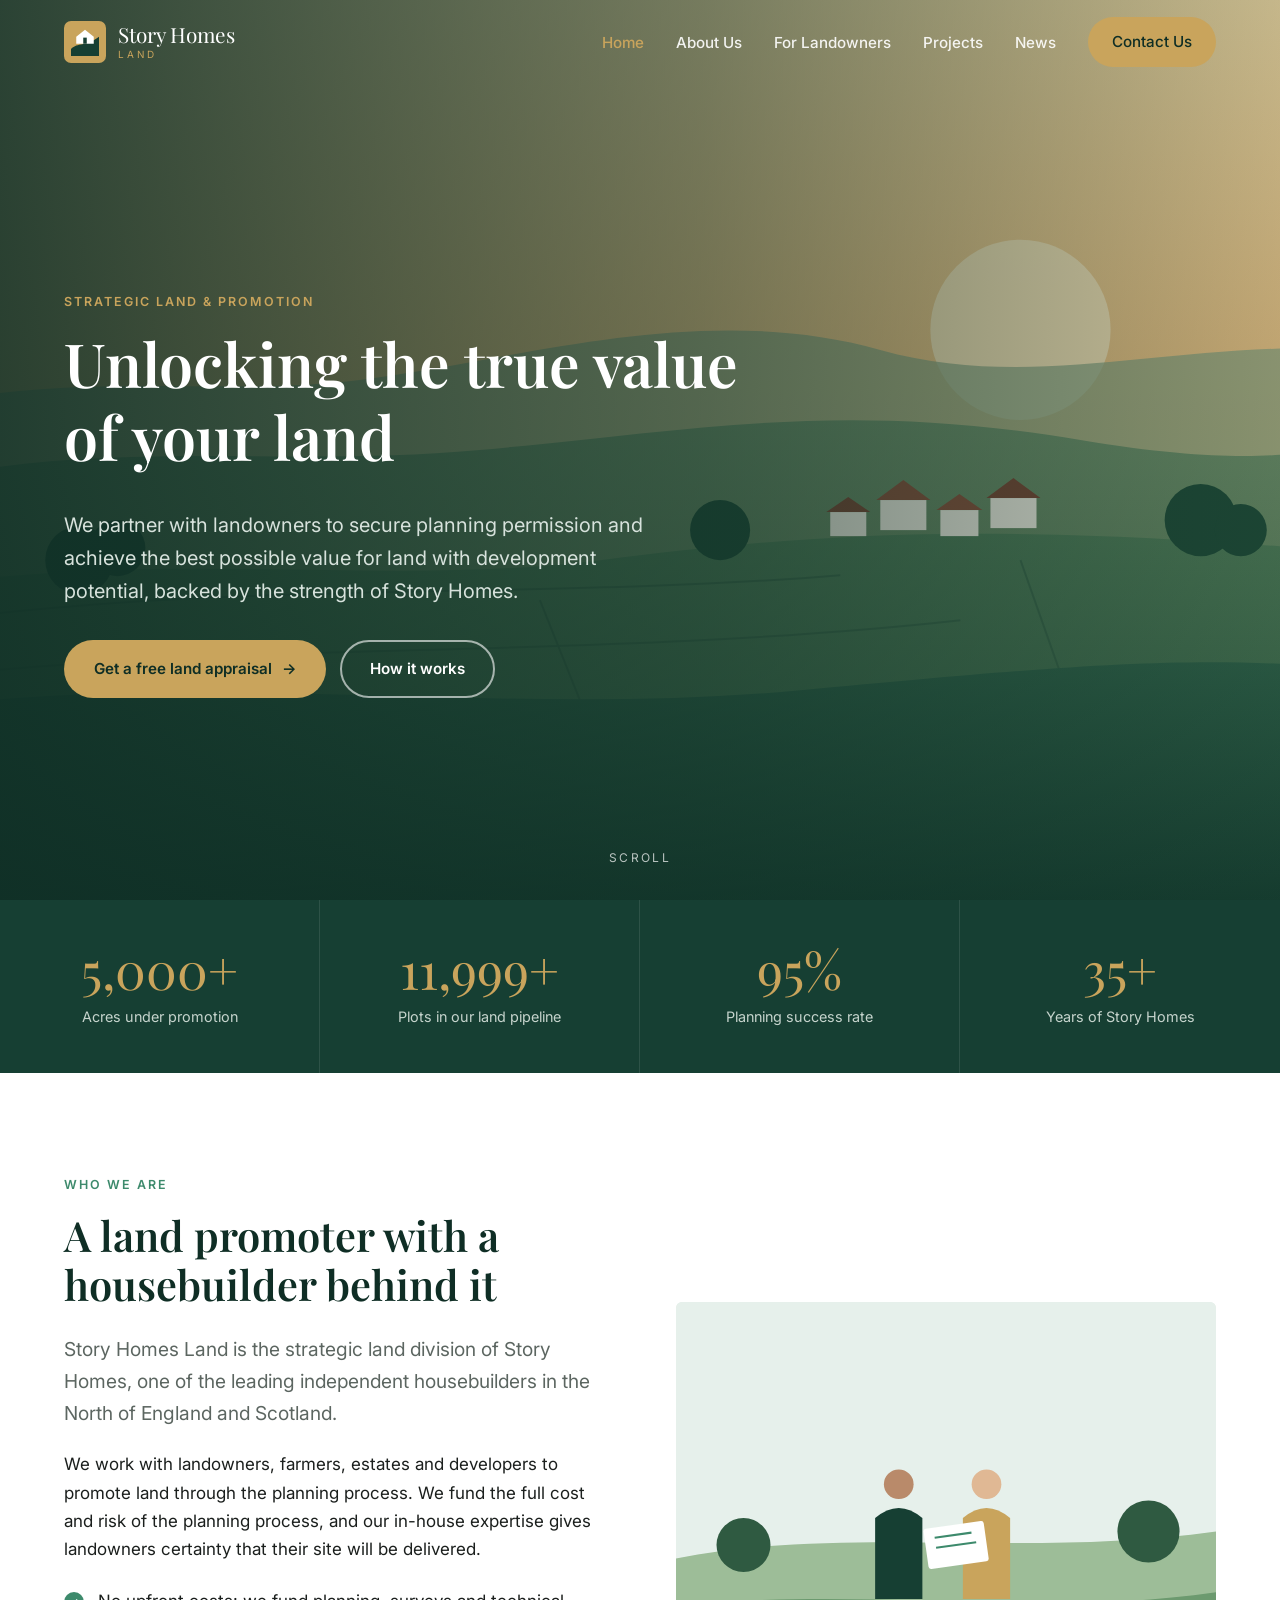
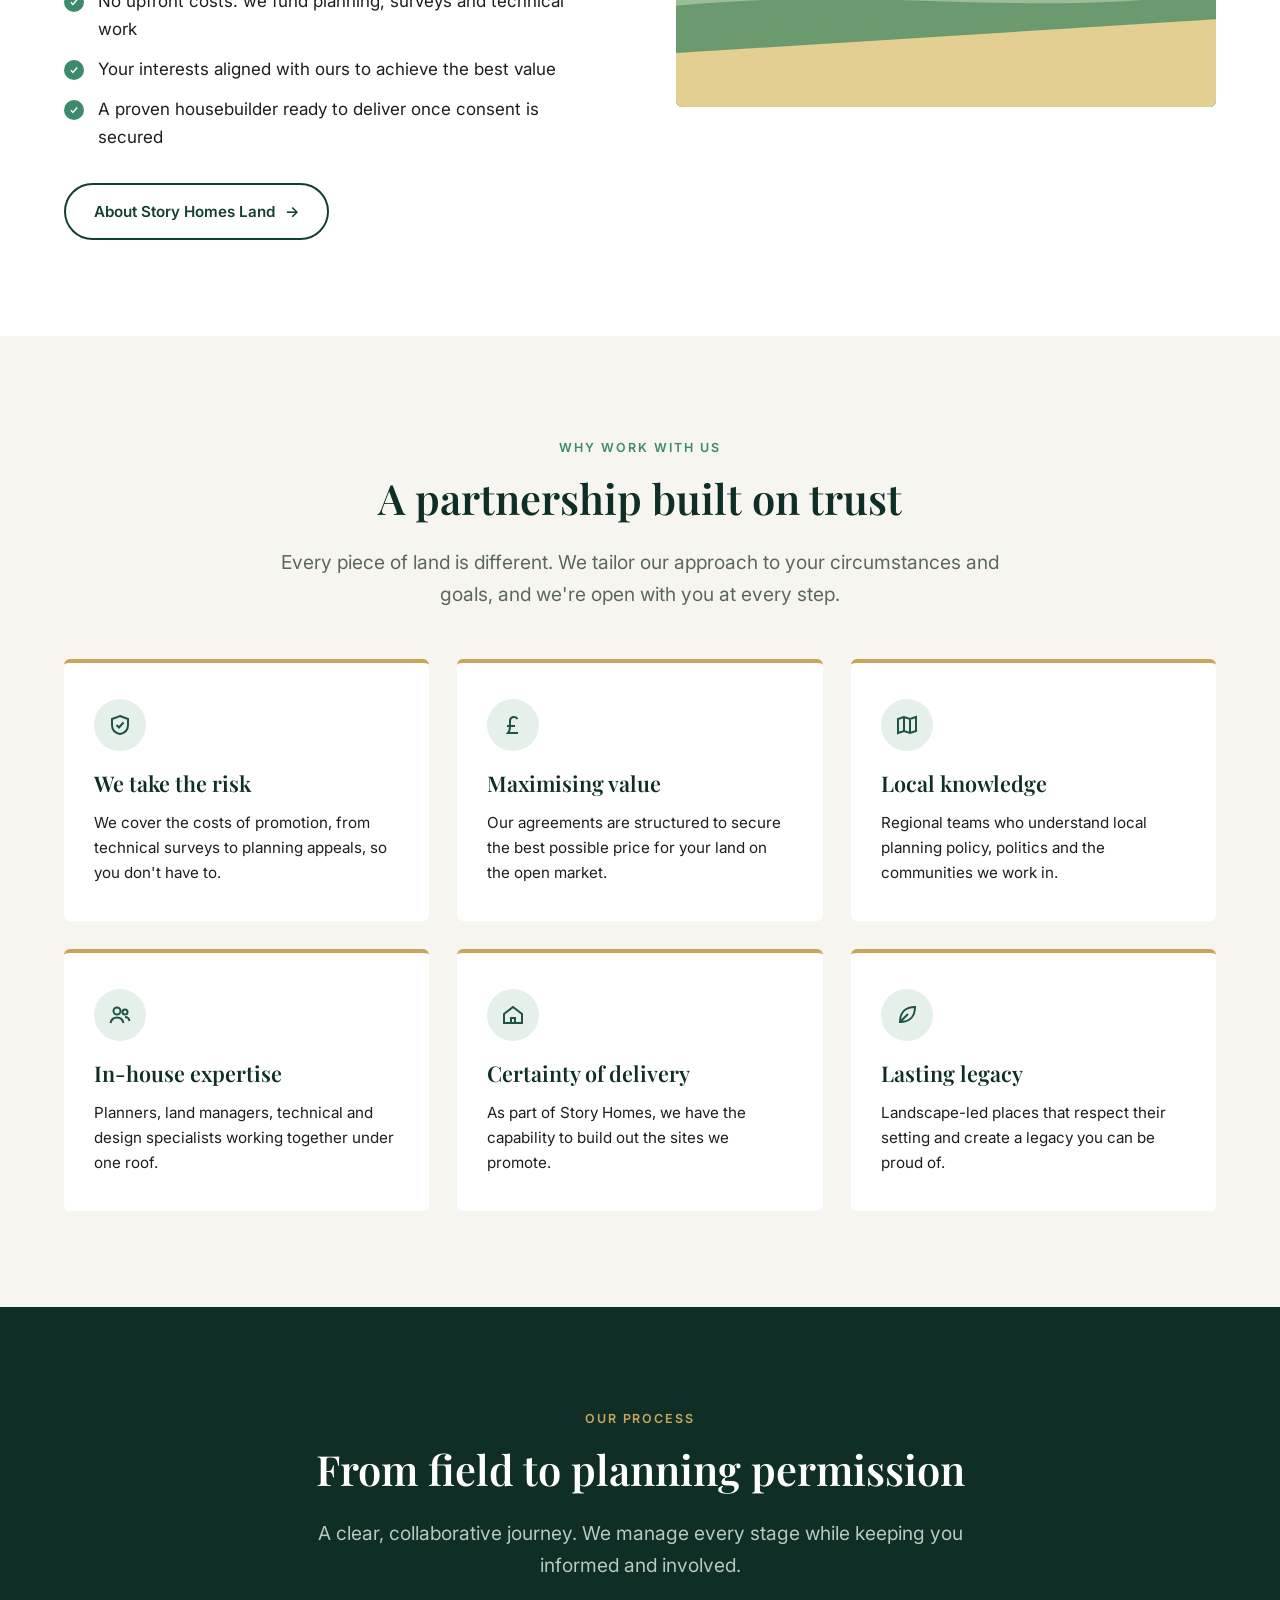
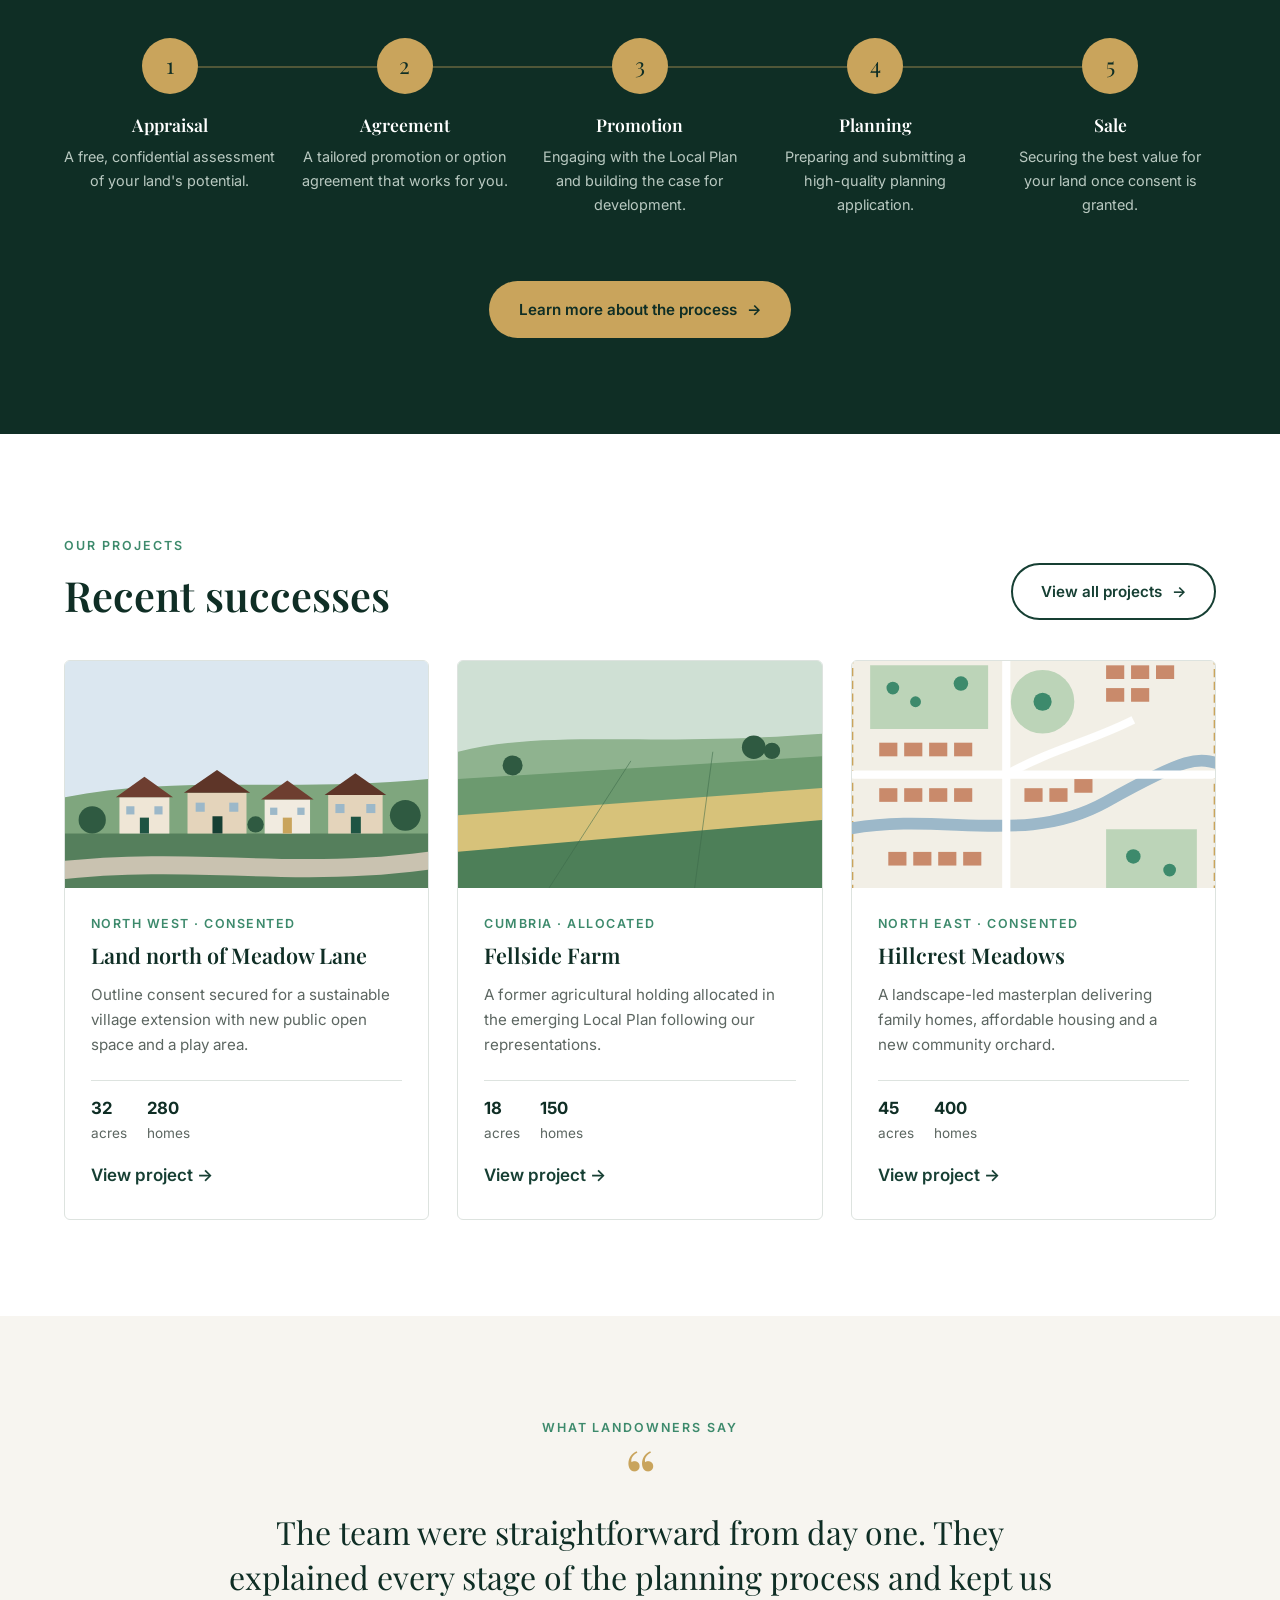
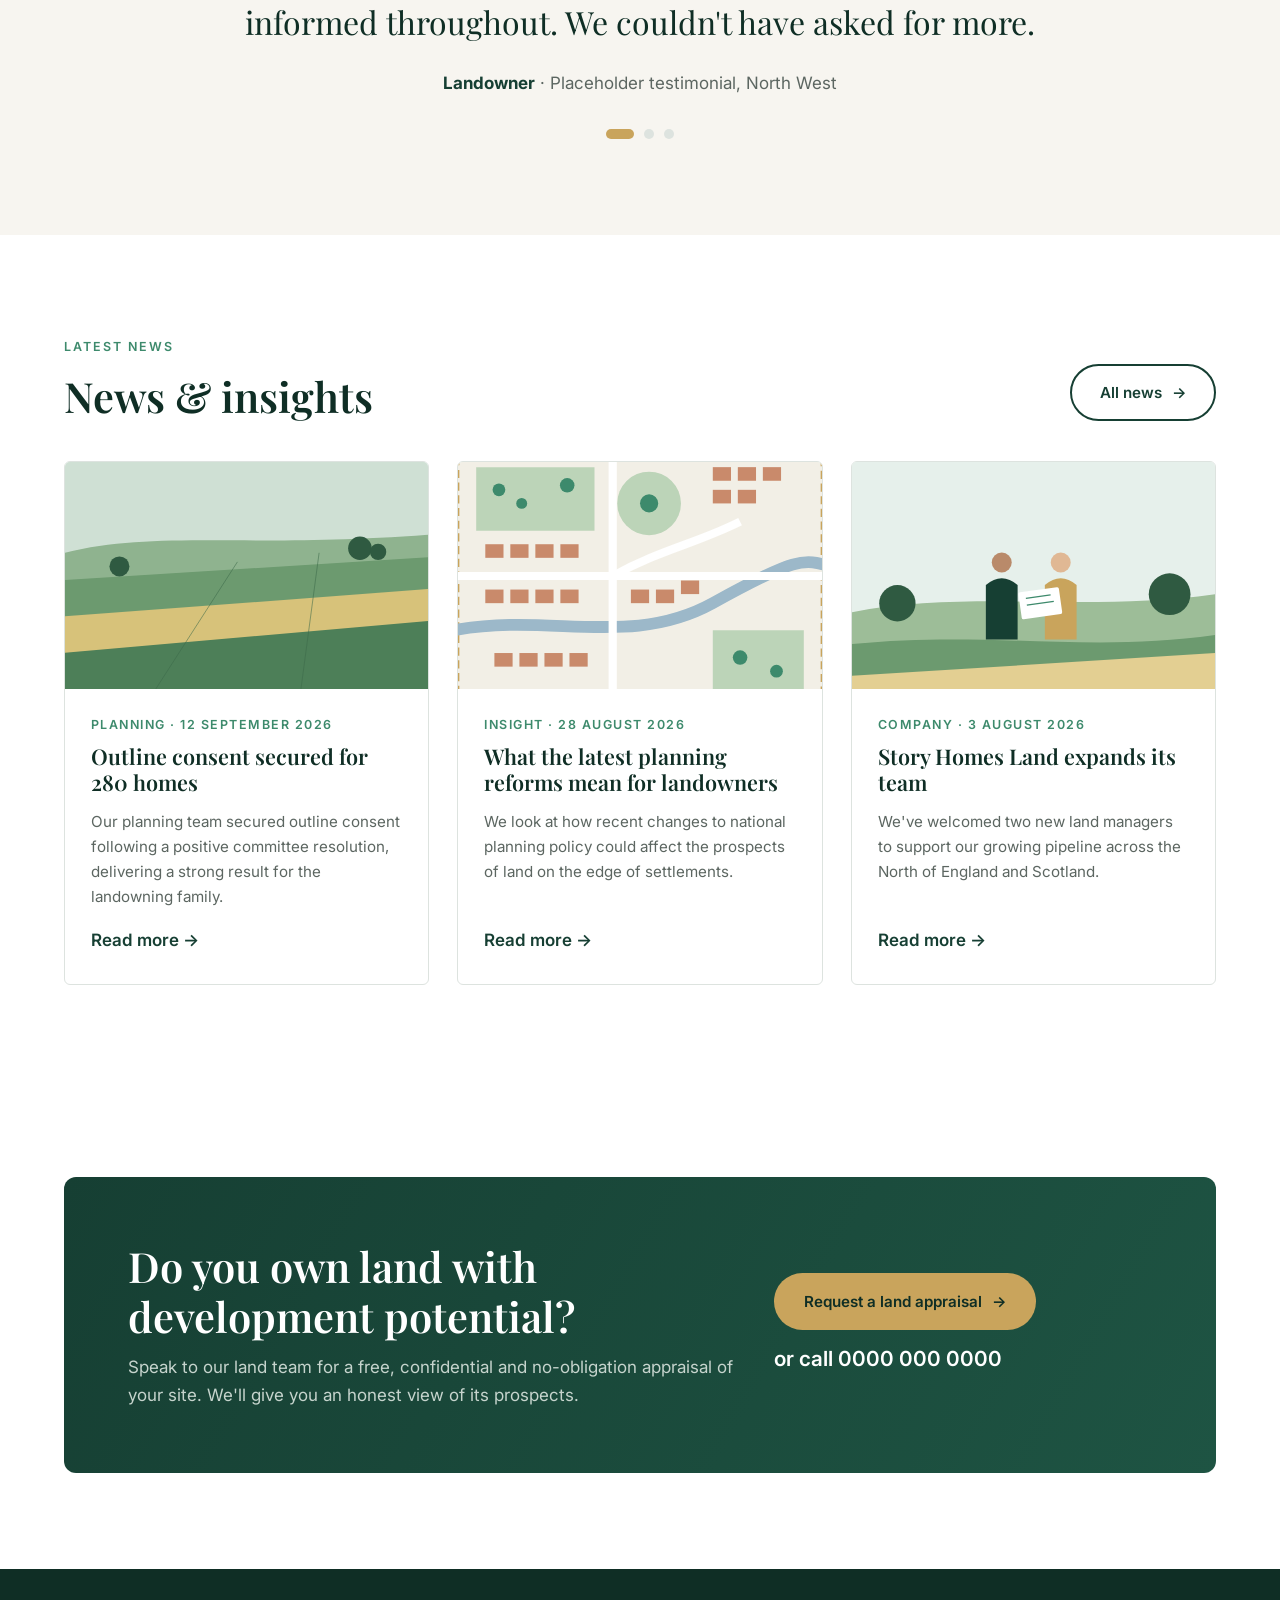
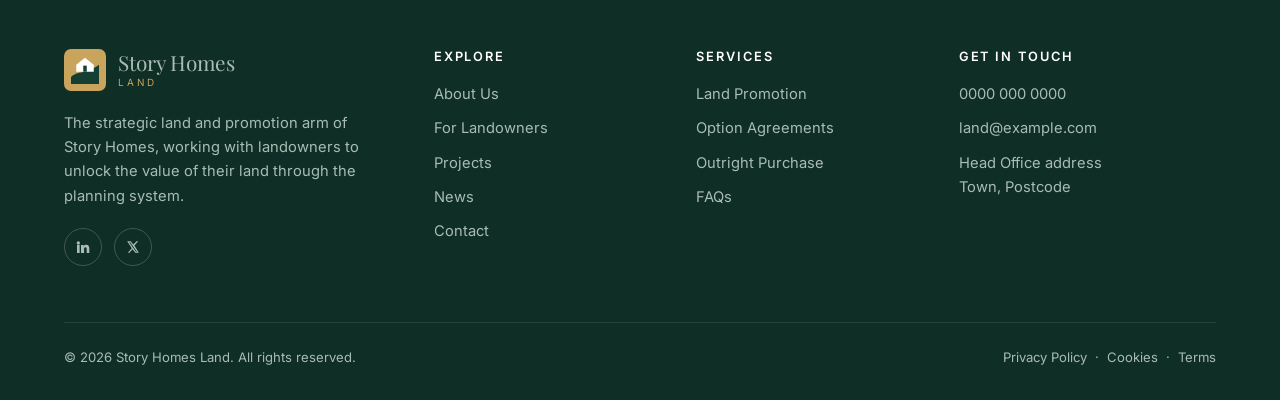
==== index.html @ 123c7f7c "Add Story Homes Land static website Home, About, For Landowners, Projects, News and Contact pages wi" ====
<!DOCTYPE html>
<html lang="en-GB">
<head>
<meta charset="utf-8">
<meta name="viewport" content="width=device-width, initial-scale=1">
<title>Story Homes Land | Strategic Land & Promotion</title>
<meta name="description" content="Story Homes Land works in partnership with landowners to promote land through the planning system and maximise its value.">
<link rel="icon" href="assets/img/favicon.svg" type="image/svg+xml">
<link rel="preconnect" href="https://fonts.googleapis.com">
<link rel="preconnect" href="https://fonts.gstatic.com" crossorigin>
<link href="https://fonts.googleapis.com/css2?family=Inter:wght@400;500;600&family=Playfair+Display:wght@500;600&display=swap" rel="stylesheet">
<link rel="stylesheet" href="assets/css/styles.css">
</head>
<body>
<header class="site-header">
  <div class="container">
    <nav class="nav" aria-label="Main">
      <a class="logo" href="index.html" aria-label="Story Homes Land home">
        <img class="logo__mark" src="assets/img/logo.svg" alt="">
        <span class="logo__text">Story Homes<small>Land</small></span>
      </a>
      <button class="nav__toggle" aria-label="Toggle menu" aria-expanded="false"><span></span><span></span><span></span></button>
      <ul class="nav__links">
        <li><a href="index.html" aria-current="page">Home</a></li>
        <li><a href="about.html">About Us</a></li>
        <li><a href="landowners.html">For Landowners</a></li>
        <li><a href="projects.html">Projects</a></li>
        <li><a href="news.html">News</a></li>
        <li><a class="btn btn--primary" href="contact.html">Contact Us</a></li>
      </ul>
    </nav>
  </div>
</header>
<main>
<section class="hero">
  <div class="hero__bg"><img src="assets/img/hero-landscape.svg" alt=""></div>
  <div class="container">
    <div class="hero__content">
      <span class="eyebrow" style="color:var(--gold)">Strategic Land &amp; Promotion</span>
      <h1>Unlocking the true value of your land</h1>
      <p>We partner with landowners to secure planning permission and achieve the best possible value for land with development potential, backed by the strength of Story Homes.</p>
      <div class="hero__ctas">
        <a class="btn btn--primary arrow" href="contact.html">Get a free land appraisal</a>
        <a class="btn btn--ghost" href="landowners.html">How it works</a>
      </div>
    </div>
  </div>
  <a class="hero__scroll" href="#intro">Scroll</a>
</section>

<div class="stats" aria-label="Key figures">
  <div class="stat"><div class="stat__num" data-count="5000" data-suffix="+">5,000+</div><div class="stat__label">Acres under promotion</div></div>
  <div class="stat"><div class="stat__num" data-count="12000" data-suffix="+">12,000+</div><div class="stat__label">Plots in our land pipeline</div></div>
  <div class="stat"><div class="stat__num" data-count="95" data-suffix="%">95%</div><div class="stat__label">Planning success rate</div></div>
  <div class="stat"><div class="stat__num" data-count="35" data-suffix="+">35+</div><div class="stat__label">Years of Story Homes</div></div>
</div>

<section class="section" id="intro">
  <div class="container split">
    <div class="reveal">
      <span class="eyebrow">Who we are</span>
      <h2>A land promoter with a housebuilder behind it</h2>
      <p class="lead">Story Homes Land is the strategic land division of Story Homes, one of the leading independent housebuilders in the North of England and Scotland.</p>
      <p>We work with landowners, farmers, estates and developers to promote land through the planning process. We fund the full cost and risk of the planning process, and our in-house expertise gives landowners certainty that their site will be delivered.</p>
      <ul class="checklist">
        <li>No upfront costs: we fund planning, surveys and technical work</li>
        <li>Your interests aligned with ours to achieve the best value</li>
        <li>A proven housebuilder ready to deliver once consent is secured</li>
      </ul>
      <a class="btn btn--outline arrow" href="about.html">About Story Homes Land</a>
    </div>
    <div class="split__media reveal"><img src="assets/img/meeting.svg" alt="Illustration of a landowner meeting with the land team"></div>
  </div>
</section>

<section class="section section--cream">
  <div class="container">
    <div class="center reveal">
      <span class="eyebrow">Why work with us</span>
      <h2>A partnership built on trust</h2>
      <p class="lead">Every piece of land is different. We tailor our approach to your circumstances and goals, and we're open with you at every step.</p>
    </div>
    <div class="grid grid--3" style="margin-top:48px">
      <div class="feature reveal"><div class="feature__icon"><svg width="24" height="24" fill="none" stroke="currentColor" stroke-width="2" viewBox="0 0 24 24"><path d="M12 3l8 3v6c0 5-3.5 8-8 9-4.5-1-8-4-8-9V6z"/><path d="M8.5 12l2.5 2.5 4.5-5"/></svg></div><h3>We take the risk</h3><p>We cover the costs of promotion, from technical surveys to planning appeals, so you don't have to.</p></div>
      <div class="feature reveal"><div class="feature__icon"><svg width="24" height="24" fill="none" stroke="currentColor" stroke-width="2" viewBox="0 0 24 24"><path d="M17 20H7c2-2 2-4 2-7V8a4 4 0 0 1 7.5-2M6 13h8"/></svg></div><h3>Maximising value</h3><p>Our agreements are structured to secure the best possible price for your land on the open market.</p></div>
      <div class="feature reveal"><div class="feature__icon"><svg width="24" height="24" fill="none" stroke="currentColor" stroke-width="2" viewBox="0 0 24 24"><path d="M9 4L3 6v14l6-2 6 2 6-2V4l-6 2zM9 4v14M15 6v14"/></svg></div><h3>Local knowledge</h3><p>Regional teams who understand local planning policy, politics and the communities we work in.</p></div>
      <div class="feature reveal"><div class="feature__icon"><svg width="24" height="24" fill="none" stroke="currentColor" stroke-width="2" viewBox="0 0 24 24"><circle cx="9" cy="8" r="3.5"/><path d="M2.5 20c.8-3.5 3.4-5.5 6.5-5.5s5.7 2 6.5 5.5"/><circle cx="17" cy="9" r="2.5"/><path d="M17 14c2.3 0 4 1.5 4.5 4"/></svg></div><h3>In-house expertise</h3><p>Planners, land managers, technical and design specialists working together under one roof.</p></div>
      <div class="feature reveal"><div class="feature__icon"><svg width="24" height="24" fill="none" stroke="currentColor" stroke-width="2" viewBox="0 0 24 24"><path d="M3 11l9-7 9 7v9H3z"/><path d="M10 20v-5h4v5"/></svg></div><h3>Certainty of delivery</h3><p>As part of Story Homes, we have the capability to build out the sites we promote.</p></div>
      <div class="feature reveal"><div class="feature__icon"><svg width="24" height="24" fill="none" stroke="currentColor" stroke-width="2" viewBox="0 0 24 24"><path d="M5 19C5 9 11 4 20 4c0 9-5 15-15 15zM5 19l8-8"/></svg></div><h3>Lasting legacy</h3><p>Landscape-led places that respect their setting and create a legacy you can be proud of.</p></div>
    </div>
  </div>
</section>

<section class="section section--dark">
  <div class="container">
    <div class="center reveal">
      <span class="eyebrow">Our process</span>
      <h2>From field to planning permission</h2>
      <p class="lead">A clear, collaborative journey. We manage every stage while keeping you informed and involved.</p>
    </div>
    <div class="process">
      <div class="step reveal"><div class="step__num"></div><h3>Appraisal</h3><p>A free, confidential assessment of your land's potential.</p></div>
      <div class="step reveal"><div class="step__num"></div><h3>Agreement</h3><p>A tailored promotion or option agreement that works for you.</p></div>
      <div class="step reveal"><div class="step__num"></div><h3>Promotion</h3><p>Engaging with the Local Plan and building the case for development.</p></div>
      <div class="step reveal"><div class="step__num"></div><h3>Planning</h3><p>Preparing and submitting a high-quality planning application.</p></div>
      <div class="step reveal"><div class="step__num"></div><h3>Sale</h3><p>Securing the best value for your land once consent is granted.</p></div>
    </div>
    <div class="center" style="margin-top:48px"><a class="btn btn--primary arrow" href="landowners.html">Learn more about the process</a></div>
  </div>
</section>

<section class="section">
  <div class="container">
    <div style="display:flex;justify-content:space-between;align-items:flex-end;flex-wrap:wrap;gap:20px;margin-bottom:40px">
      <div class="reveal"><span class="eyebrow">Our projects</span><h2 style="margin:0">Recent successes</h2></div>
      <a class="btn btn--outline arrow" href="projects.html">View all projects</a>
    </div>
    <div class="grid grid--3">
      <article class="card reveal" data-region="north-west">
        <div class="card__media"><img src="assets/img/village.svg" alt="Illustration of Land north of Meadow Lane"></div>
        <div class="card__body">
          <div class="card__meta">North West · Consented</div>
          <h3>Land north of Meadow Lane</h3>
          <p>Outline consent secured for a sustainable village extension with new public open space and a play area.</p>
          <div class="card__facts"><span><strong>32</strong>acres</span><span><strong>280</strong>homes</span></div>
          <a class="card__link" href="projects.html">View project</a>
        </div>
      </article>
      <article class="card reveal" data-region="cumbria">
        <div class="card__media"><img src="assets/img/fields.svg" alt="Illustration of Fellside Farm"></div>
        <div class="card__body">
          <div class="card__meta">Cumbria · Allocated</div>
          <h3>Fellside Farm</h3>
          <p>A former agricultural holding allocated in the emerging Local Plan following our representations.</p>
          <div class="card__facts"><span><strong>18</strong>acres</span><span><strong>150</strong>homes</span></div>
          <a class="card__link" href="projects.html">View project</a>
        </div>
      </article>
      <article class="card reveal" data-region="north-east">
        <div class="card__media"><img src="assets/img/masterplan.svg" alt="Illustration of Hillcrest Meadows"></div>
        <div class="card__body">
          <div class="card__meta">North East · Consented</div>
          <h3>Hillcrest Meadows</h3>
          <p>A landscape-led masterplan delivering family homes, affordable housing and a new community orchard.</p>
          <div class="card__facts"><span><strong>45</strong>acres</span><span><strong>400</strong>homes</span></div>
          <a class="card__link" href="projects.html">View project</a>
        </div>
      </article>
    </div>
  </div>
</section>

<section class="section section--cream">
  <div class="container">
    <div class="center"><span class="eyebrow">What landowners say</span></div>
    <div class="slider quote">
      <div class="slide"><blockquote>The team were straightforward from day one. They explained every stage of the planning process and kept us informed throughout. We couldn't have asked for more.</blockquote><cite><strong>Landowner</strong> · Placeholder testimonial, North West</cite></div>
      <div class="slide"><blockquote>Having a housebuilder behind the promotion gave us real confidence that the site would actually be delivered once planning was secured.</blockquote><cite><strong>Farming family</strong> · Placeholder testimonial, Cumbria</cite></div>
      <div class="slide"><blockquote>They took the time to understand what mattered to our family and structured an agreement that worked for everyone involved.</blockquote><cite><strong>Estate trustee</strong> · Placeholder testimonial, Scotland</cite></div>
      <div class="slider__dots"></div>
    </div>
  </div>
</section>


<section class="section">
  <div class="container">
    <div style="display:flex;justify-content:space-between;align-items:flex-end;flex-wrap:wrap;gap:20px;margin-bottom:40px">
      <div class="reveal"><span class="eyebrow">Latest news</span><h2 style="margin:0">News &amp; insights</h2></div>
      <a class="btn btn--outline arrow" href="news.html">All news</a>
    </div>
    <div class="grid grid--3">
      <article class="card reveal">
        <div class="card__media"><img src="assets/img/fields.svg" alt=""></div>
        <div class="card__body">
          <div class="card__meta">Planning · 12 September 2026</div>
          <h3>Outline consent secured for 280 homes</h3>
          <p>Our planning team secured outline consent following a positive committee resolution, delivering a strong result for the landowning family.</p>
          <a class="card__link" href="news.html">Read more</a>
        </div>
      </article>
      <article class="card reveal">
        <div class="card__media"><img src="assets/img/masterplan.svg" alt=""></div>
        <div class="card__body">
          <div class="card__meta">Insight · 28 August 2026</div>
          <h3>What the latest planning reforms mean for landowners</h3>
          <p>We look at how recent changes to national planning policy could affect the prospects of land on the edge of settlements.</p>
          <a class="card__link" href="news.html">Read more</a>
        </div>
      </article>
      <article class="card reveal">
        <div class="card__media"><img src="assets/img/meeting.svg" alt=""></div>
        <div class="card__body">
          <div class="card__meta">Company · 3 August 2026</div>
          <h3>Story Homes Land expands its team</h3>
          <p>We've welcomed two new land managers to support our growing pipeline across the North of England and Scotland.</p>
          <a class="card__link" href="news.html">Read more</a>
        </div>
      </article>
    </div>
  </div>
</section>

<section class="section">
  <div class="container">
    <div class="cta-band reveal">
      <div>
        <h2>Do you own land with development potential?</h2>
        <p>Speak to our land team for a free, confidential and no-obligation appraisal of your site. We'll give you an honest view of its prospects.</p>
      </div>
      <div class="cta-band__actions">
        <a class="btn btn--primary arrow" href="contact.html">Request a land appraisal</a>
        <a class="cta-band__phone" href="tel:00000000000">or call 0000 000 0000</a>
      </div>
    </div>
  </div>
</section>

</main>
<footer class="site-footer">
  <div class="container">
    <div class="footer-grid">
      <div>
        <a class="logo" href="index.html"><img class="logo__mark" src="assets/img/logo.svg" alt=""><span class="logo__text">Story Homes<small>Land</small></span></a>
        <p style="margin-top:20px">The strategic land and promotion arm of Story Homes, working with landowners to unlock the value of their land through the planning system.</p>
        <div class="socials">
          <a href="#" aria-label="LinkedIn"><svg width="16" height="16" viewBox="0 0 24 24" fill="currentColor"><path d="M4.98 3.5a2.5 2.5 0 1 1 0 5 2.5 2.5 0 0 1 0-5zM3 9h4v12H3zM9 9h3.8v1.7h.1c.5-1 1.8-2 3.8-2 4 0 4.8 2.6 4.8 6V21h-4v-5.5c0-1.3 0-3-1.8-3s-2.1 1.4-2.1 2.9V21H9z"/></svg></a>
          <a href="#" aria-label="X"><svg width="14" height="14" viewBox="0 0 24 24" fill="currentColor"><path d="M18.2 2H21l-6.6 7.5L22 22h-6l-4.7-6.2L5.8 22H3l7-8L2 2h6.1l4.3 5.7zM17.2 20h1.6L7 3.8H5.3z"/></svg></a>
        </div>
      </div>
      <div>
        <h4>Explore</h4>
        <ul>
          <li><a href="about.html">About Us</a></li>
          <li><a href="landowners.html">For Landowners</a></li>
          <li><a href="projects.html">Projects</a></li>
          <li><a href="news.html">News</a></li>
          <li><a href="contact.html">Contact</a></li>
        </ul>
      </div>
      <div>
        <h4>Services</h4>
        <ul>
          <li><a href="landowners.html#promotion">Land Promotion</a></li>
          <li><a href="landowners.html#options">Option Agreements</a></li>
          <li><a href="landowners.html#sales">Outright Purchase</a></li>
          <li><a href="landowners.html#faq">FAQs</a></li>
        </ul>
      </div>
      <div>
        <h4>Get in touch</h4>
        <ul>
          <li><a href="tel:00000000000">0000 000 0000</a></li>
          <li><a href="mailto:land@example.com">land@example.com</a></li>
          <li>Head Office address<br>Town, Postcode</li>
        </ul>
      </div>
    </div>
    <div class="footer-bottom">
      <span>&copy; <span id="year">2026</span> Story Homes Land. All rights reserved.</span>
      <span><a href="#">Privacy Policy</a> &nbsp;·&nbsp; <a href="#">Cookies</a> &nbsp;·&nbsp; <a href="#">Terms</a></span>
    </div>
  </div>
</footer>
<script src="assets/js/main.js"></script>
</body>
</html>
---- assets/css/styles.css ----
/* Story Homes Land — site styles */
:root {
  --green-900: #0f2e25;
  --green-800: #163f33;
  --green-700: #1e5443;
  --green-500: #3d8a6c;
  --green-100: #e6f0eb;
  --gold: #c9a45c;
  --gold-light: #e8d6ae;
  --ink: #1b1f1d;
  --muted: #5c6661;
  --line: #dde3df;
  --paper: #ffffff;
  --cream: #f7f5f0;
  --radius: 6px;
  --max: 1200px;
  --font-head: "Playfair Display", Georgia, serif;
  --font-body: "Inter", system-ui, -apple-system, "Segoe UI", sans-serif;
}

*, *::before, *::after { box-sizing: border-box; }
html { scroll-behavior: smooth; }
body {
  margin: 0;
  font-family: var(--font-body);
  font-size: 17px;
  line-height: 1.65;
  color: var(--ink);
  background: var(--paper);
  -webkit-font-smoothing: antialiased;
}
img, svg { max-width: 100%; display: block; }
a { color: var(--green-700); }
h1, h2, h3, h4 { font-family: var(--font-head); font-weight: 600; line-height: 1.2; margin: 0 0 .6em; color: var(--green-900); }
h1 { font-size: clamp(2.2rem, 5vw, 3.8rem); }
h2 { font-size: clamp(1.8rem, 3.5vw, 2.6rem); }
h3 { font-size: 1.35rem; }
p { margin: 0 0 1.1em; }

.container { width: 100%; max-width: var(--max); margin: 0 auto; padding: 0 24px; }
.section { padding: 96px 0; }
.section--cream { background: var(--cream); }
.section--dark { background: var(--green-900); color: #e9efec; }
.section--dark h2, .section--dark h3 { color: #fff; }
.eyebrow {
  display: inline-block;
  font-size: .78rem; letter-spacing: .16em; text-transform: uppercase; font-weight: 600;
  color: var(--green-500); margin-bottom: 14px;
}
.section--dark .eyebrow { color: var(--gold); }
.lead { font-size: 1.2rem; color: var(--muted); max-width: 720px; }
.section--dark .lead { color: #b9c9c1; }
.center { text-align: center; }
.center .lead { margin-left: auto; margin-right: auto; }

/* Buttons */
.btn {
  display: inline-flex; align-items: center; gap: 10px;
  padding: 14px 28px; border-radius: 999px; border: 2px solid transparent;
  font-weight: 600; font-size: .95rem; text-decoration: none; cursor: pointer;
  transition: background .2s, color .2s, border-color .2s, transform .2s;
}
.btn:hover { transform: translateY(-1px); }
.btn--primary { background: var(--gold); color: var(--green-900); }
.btn--primary:hover { background: var(--gold-light); }
.btn--dark { background: var(--green-800); color: #fff; }
.btn--dark:hover { background: var(--green-700); }
.btn--ghost { border-color: rgba(255,255,255,.6); color: #fff; }
.btn--ghost:hover { background: #fff; color: var(--green-900); }
.btn--outline { border-color: var(--green-800); color: var(--green-800); }
.btn--outline:hover { background: var(--green-800); color: #fff; }
.arrow::after { content: "→"; }

/* Header */
.site-header {
  position: fixed; inset: 0 0 auto 0; z-index: 50;
  transition: background .3s, box-shadow .3s;
}
.site-header.is-solid, .site-header--solid { background: var(--green-900); box-shadow: 0 2px 20px rgba(0,0,0,.15); }
.nav { display: flex; align-items: center; justify-content: space-between; height: 84px; }
.logo { display: flex; align-items: center; gap: 12px; text-decoration: none; color: #fff; }
.logo__mark { width: 42px; height: 42px; }
.logo__text { font-family: var(--font-head); font-size: 1.3rem; line-height: 1; }
.logo__text small { display: block; font-family: var(--font-body); font-size: .62rem; letter-spacing: .3em; text-transform: uppercase; color: var(--gold); margin-top: 5px; }
.nav__links { display: flex; align-items: center; gap: 32px; list-style: none; margin: 0; padding: 0; }
.nav__links a { color: #fff; text-decoration: none; font-size: .95rem; font-weight: 500; opacity: .9; }
.nav__links a:hover, .nav__links a[aria-current="page"] { opacity: 1; color: var(--gold); }
.nav__links .btn { padding: 10px 22px; opacity: 1; color: var(--green-900); }
.nav__links .btn:hover { color: var(--green-900); }
.nav__toggle { display: none; background: none; border: 0; color: #fff; cursor: pointer; padding: 8px; }
.nav__toggle span { display: block; width: 26px; height: 2px; background: currentColor; margin: 6px 0; transition: transform .3s, opacity .3s; }

/* Hero */
.hero {
  position: relative; min-height: 100vh; display: flex; align-items: center;
  color: #fff; overflow: hidden; background: var(--green-900);
}
.hero__bg { position: absolute; inset: 0; width: 100%; height: 100%; }
.hero__bg svg { width: 100%; height: 100%; }
.hero::after { content: ""; position: absolute; inset: 0; background: linear-gradient(90deg, rgba(15,46,37,.88) 0%, rgba(15,46,37,.55) 55%, rgba(15,46,37,.2) 100%); }
.hero__content { position: relative; z-index: 2; max-width: 720px; padding-top: 84px; }
.hero h1 { color: #fff; }
.hero p { font-size: 1.25rem; color: #d7e2dc; max-width: 600px; }
.hero__ctas { display: flex; flex-wrap: wrap; gap: 14px; margin-top: 32px; }
.hero__scroll { position: absolute; bottom: 32px; left: 50%; transform: translateX(-50%); z-index: 2; color: #fff; font-size: .75rem; letter-spacing: .2em; text-transform: uppercase; opacity: .7; text-decoration: none; }

.page-hero { position: relative; padding: 180px 0 100px; background: var(--green-900); color: #fff; overflow: hidden; }
.page-hero h1 { color: #fff; }
.page-hero p { color: #c6d4cd; font-size: 1.2rem; max-width: 680px; }
.page-hero__bg { position: absolute; inset: 0; opacity: .35; }
.page-hero .container { position: relative; }
.breadcrumb { font-size: .85rem; color: var(--gold); margin-bottom: 18px; }
.breadcrumb a { color: var(--gold-light); text-decoration: none; }

/* Stats */
.stats { display: grid; grid-template-columns: repeat(4, 1fr); gap: 0; background: var(--green-800); }
.stat { padding: 44px 28px; text-align: center; color: #fff; border-right: 1px solid rgba(255,255,255,.1); }
.stat:last-child { border-right: 0; }
.stat__num { font-family: var(--font-head); font-size: clamp(2.2rem, 4vw, 3.2rem); color: var(--gold); line-height: 1; }
.stat__label { font-size: .9rem; color: #c6d4cd; margin-top: 10px; }

/* Split */
.split { display: grid; grid-template-columns: 1fr 1fr; gap: 72px; align-items: center; }
.split__media { border-radius: var(--radius); overflow: hidden; aspect-ratio: 4/3; background: var(--green-100); }
.split__media svg { width: 100%; height: 100%; }
.checklist { list-style: none; padding: 0; margin: 24px 0 32px; }
.checklist li { position: relative; padding-left: 34px; margin-bottom: 12px; }
.checklist li::before { content: ""; position: absolute; left: 0; top: 5px; width: 20px; height: 20px; border-radius: 50%; background: var(--green-500) url("data:image/svg+xml,%3Csvg xmlns='http://www.w3.org/2000/svg' viewBox='0 0 20 20'%3E%3Cpath d='M5.5 10.5l3 3 6-7' fill='none' stroke='%23fff' stroke-width='2'/%3E%3C/svg%3E") center/14px no-repeat; }

/* Cards */
.grid { display: grid; gap: 28px; }
.grid--3 { grid-template-columns: repeat(3, 1fr); }
.grid--4 { grid-template-columns: repeat(4, 1fr); }
.grid--2 { grid-template-columns: repeat(2, 1fr); }
.card { background: #fff; border: 1px solid var(--line); border-radius: var(--radius); overflow: hidden; display: flex; flex-direction: column; transition: box-shadow .25s, transform .25s; }
.card:hover { box-shadow: 0 18px 40px rgba(15,46,37,.12); transform: translateY(-3px); }
.card__media { aspect-ratio: 16/10; background: var(--green-100); overflow: hidden; }
.card__media svg { width: 100%; height: 100%; }
.card__body { padding: 26px 26px 30px; flex: 1; display: flex; flex-direction: column; }
.card__meta { font-size: .78rem; text-transform: uppercase; letter-spacing: .12em; color: var(--green-500); font-weight: 600; margin-bottom: 8px; }
.card__body p { color: var(--muted); font-size: .95rem; }
.card__link { margin-top: auto; font-weight: 600; text-decoration: none; color: var(--green-800); }
.card__link::after { content: " →"; }
.card__facts { display: flex; gap: 20px; border-top: 1px solid var(--line); padding-top: 14px; margin-top: 6px; margin-bottom: 16px; font-size: .85rem; color: var(--muted); }
.card__facts strong { display: block; color: var(--green-900); font-size: 1.05rem; }

/* Feature tiles */
.feature { padding: 36px 30px; background: #fff; border-radius: var(--radius); border-top: 4px solid var(--gold); }
.section--dark .feature { background: var(--green-800); color: #c6d4cd; }
.feature__icon { width: 52px; height: 52px; border-radius: 50%; background: var(--green-100); display: grid; place-items: center; margin-bottom: 20px; color: var(--green-700); }
.section--dark .feature__icon { background: rgba(201,164,92,.15); color: var(--gold); }
.feature p { font-size: .95rem; margin: 0; }

/* Process */
.process { counter-reset: step; display: grid; grid-template-columns: repeat(5, 1fr); gap: 24px; position: relative; margin-top: 56px; }
.process::before { content: ""; position: absolute; top: 28px; left: 10%; right: 10%; height: 2px; background: rgba(201,164,92,.35); }
.step { position: relative; text-align: center; }
.step__num { counter-increment: step; width: 56px; height: 56px; border-radius: 50%; background: var(--gold); color: var(--green-900); font-family: var(--font-head); font-size: 1.4rem; display: grid; place-items: center; margin: 0 auto 20px; position: relative; }
.step__num::before { content: counter(step); }
.step h3 { font-size: 1.1rem; }
.step p { font-size: .9rem; color: #b9c9c1; }

/* Testimonial */
.quote { max-width: 860px; margin: 0 auto; text-align: center; }
.quote blockquote { margin: 0; font-family: var(--font-head); font-size: clamp(1.4rem, 2.6vw, 2rem); line-height: 1.4; color: var(--green-900); }
.quote blockquote::before { content: "“"; display: block; font-size: 5rem; line-height: .6; color: var(--gold); margin-bottom: 10px; }
.quote cite { display: block; margin-top: 24px; font-style: normal; color: var(--muted); }
.quote cite strong { color: var(--green-800); }
.slider { position: relative; }
.slide { display: none; }
.slide.is-active { display: block; animation: fade .6s ease; }
.slider__dots { display: flex; justify-content: center; gap: 10px; margin-top: 32px; }
.slider__dots button { width: 10px; height: 10px; border-radius: 50%; border: 0; background: var(--line); cursor: pointer; padding: 0; }
.slider__dots button.is-active { background: var(--gold); width: 28px; border-radius: 5px; }
@keyframes fade { from { opacity: 0; transform: translateY(8px); } to { opacity: 1; transform: none; } }

/* CTA band */
.cta-band { background: linear-gradient(120deg, var(--green-800), var(--green-700)); color: #fff; border-radius: 12px; padding: 64px; display: grid; grid-template-columns: 1.6fr 1fr; gap: 40px; align-items: center; }
.cta-band h2 { color: #fff; margin-bottom: 12px; }
.cta-band p { color: #c6d4cd; margin: 0; }
.cta-band__actions { display: flex; flex-direction: column; gap: 12px; align-items: flex-start; }
.cta-band__phone { color: #fff; font-size: 1.3rem; font-weight: 600; text-decoration: none; }

/* Team */
.person { text-align: center; }
.person__photo { aspect-ratio: 1; border-radius: 50%; overflow: hidden; background: var(--green-100); margin: 0 auto 18px; max-width: 200px; }
.person h3 { font-size: 1.15rem; margin-bottom: 4px; }
.person p { color: var(--muted); font-size: .9rem; margin: 0; }

/* Filters */
.filters { display: flex; flex-wrap: wrap; gap: 10px; margin-bottom: 40px; }
.filter { border: 1px solid var(--line); background: #fff; padding: 8px 18px; border-radius: 999px; cursor: pointer; font: inherit; font-size: .9rem; color: var(--ink); }
.filter.is-active, .filter:hover { background: var(--green-800); color: #fff; border-color: var(--green-800); }

/* Accordion */
.faq { max-width: 860px; margin: 40px auto 0; }
.faq details { border-bottom: 1px solid var(--line); }
.faq summary { list-style: none; cursor: pointer; padding: 22px 40px 22px 0; font-weight: 600; font-size: 1.05rem; position: relative; color: var(--green-900); }
.faq summary::-webkit-details-marker { display: none; }
.faq summary::after { content: "+"; position: absolute; right: 4px; top: 16px; font-size: 1.6rem; color: var(--gold); transition: transform .2s; }
.faq details[open] summary::after { transform: rotate(45deg); }
.faq details p { color: var(--muted); padding-bottom: 12px; }

/* Forms */
.form { display: grid; grid-template-columns: 1fr 1fr; gap: 20px; }
.form__full { grid-column: 1 / -1; }
.form label { display: block; font-size: .85rem; font-weight: 600; margin-bottom: 6px; color: var(--green-900); }
.form input, .form select, .form textarea { width: 100%; padding: 13px 14px; border: 1px solid var(--line); border-radius: var(--radius); font: inherit; font-size: .95rem; background: #fff; }
.form input:focus, .form select:focus, .form textarea:focus { outline: 2px solid var(--green-500); border-color: transparent; }
.form textarea { min-height: 140px; resize: vertical; }
.form__check { display: flex; gap: 10px; align-items: flex-start; font-size: .85rem; color: var(--muted); }
.form__check input { width: auto; margin-top: 4px; }
.form__success { display: none; padding: 20px; background: var(--green-100); border-radius: var(--radius); color: var(--green-800); font-weight: 600; }
.form.is-sent + .form__success { display: block; }
.form.is-sent { display: none; }

.contact-grid { display: grid; grid-template-columns: 1.4fr 1fr; gap: 64px; }
.office { padding: 28px; background: var(--cream); border-radius: var(--radius); margin-bottom: 20px; }
.office h3 { font-size: 1.15rem; margin-bottom: 8px; }
.office p { margin: 0; color: var(--muted); font-size: .95rem; }

/* Article */
.article { max-width: 760px; margin: 0 auto; }
.article p { font-size: 1.08rem; }

/* Footer */
.site-footer { background: var(--green-900); color: #a9bcb3; padding: 80px 0 32px; font-size: .92rem; }
.footer-grid { display: grid; grid-template-columns: 1.5fr 1fr 1fr 1.2fr; gap: 48px; }
.site-footer h4 { color: #fff; font-family: var(--font-body); font-size: .8rem; letter-spacing: .15em; text-transform: uppercase; margin-bottom: 18px; }
.site-footer ul { list-style: none; margin: 0; padding: 0; }
.site-footer li { margin-bottom: 10px; }
.site-footer a { color: #a9bcb3; text-decoration: none; }
.site-footer a:hover { color: var(--gold); }
.footer-bottom { border-top: 1px solid rgba(255,255,255,.1); margin-top: 56px; padding-top: 24px; display: flex; justify-content: space-between; flex-wrap: wrap; gap: 12px; font-size: .82rem; }
.socials { display: flex; gap: 12px; margin-top: 20px; }
.socials a { width: 38px; height: 38px; border-radius: 50%; border: 1px solid rgba(255,255,255,.2); display: grid; place-items: center; }

/* Reveal on scroll */
.reveal { opacity: 0; transform: translateY(24px); transition: opacity .7s ease, transform .7s ease; }
.reveal.is-visible { opacity: 1; transform: none; }
@media (prefers-reduced-motion: reduce) { .reveal { opacity: 1; transform: none; transition: none; } html { scroll-behavior: auto; } }

/* Responsive */
@media (max-width: 1024px) {
  .grid--4 { grid-template-columns: repeat(2, 1fr); }
  .process { grid-template-columns: repeat(3, 1fr); }
  .process::before { display: none; }
  .footer-grid { grid-template-columns: 1fr 1fr; }
}
@media (max-width: 860px) {
  .nav__toggle { display: block; }
  .nav__links { position: fixed; inset: 84px 0 auto 0; background: var(--green-900); flex-direction: column; align-items: flex-start; gap: 0; padding: 12px 24px 28px; transform: translateY(-120%); transition: transform .35s ease; }
  .nav__links li { width: 100%; }
  .nav__links a { display: block; padding: 14px 0; border-bottom: 1px solid rgba(255,255,255,.08); }
  .nav__links .btn { margin-top: 16px; display: inline-flex; border: 0; }
  .nav.is-open .nav__links { transform: none; }
  .nav.is-open .nav__toggle span:nth-child(1) { transform: translateY(8px) rotate(45deg); }
  .nav.is-open .nav__toggle span:nth-child(2) { opacity: 0; }
  .nav.is-open .nav__toggle span:nth-child(3) { transform: translateY(-8px) rotate(-45deg); }
  .site-header { background: var(--green-900); }
  .split, .contact-grid, .cta-band { grid-template-columns: 1fr; gap: 40px; }
  .grid--3, .grid--2 { grid-template-columns: 1fr; }
  .stats { grid-template-columns: repeat(2, 1fr); }
  .stat:nth-child(2) { border-right: 0; }
  .section { padding: 72px 0; }
  .cta-band { padding: 40px 28px; }
}
@media (max-width: 560px) {
  body { font-size: 16px; }
  .container { padding: 0 16px; }
  .grid--4, .process, .footer-grid, .form { grid-template-columns: 1fr; }
  .stat { border-right: 0; border-bottom: 1px solid rgba(255,255,255,.1); padding: 32px 16px; }
}

/* Illustration images */
.hero__bg img, .page-hero__bg img, .card__media img, .split__media img, .person__photo img { width: 100%; height: 100%; object-fit: cover; }
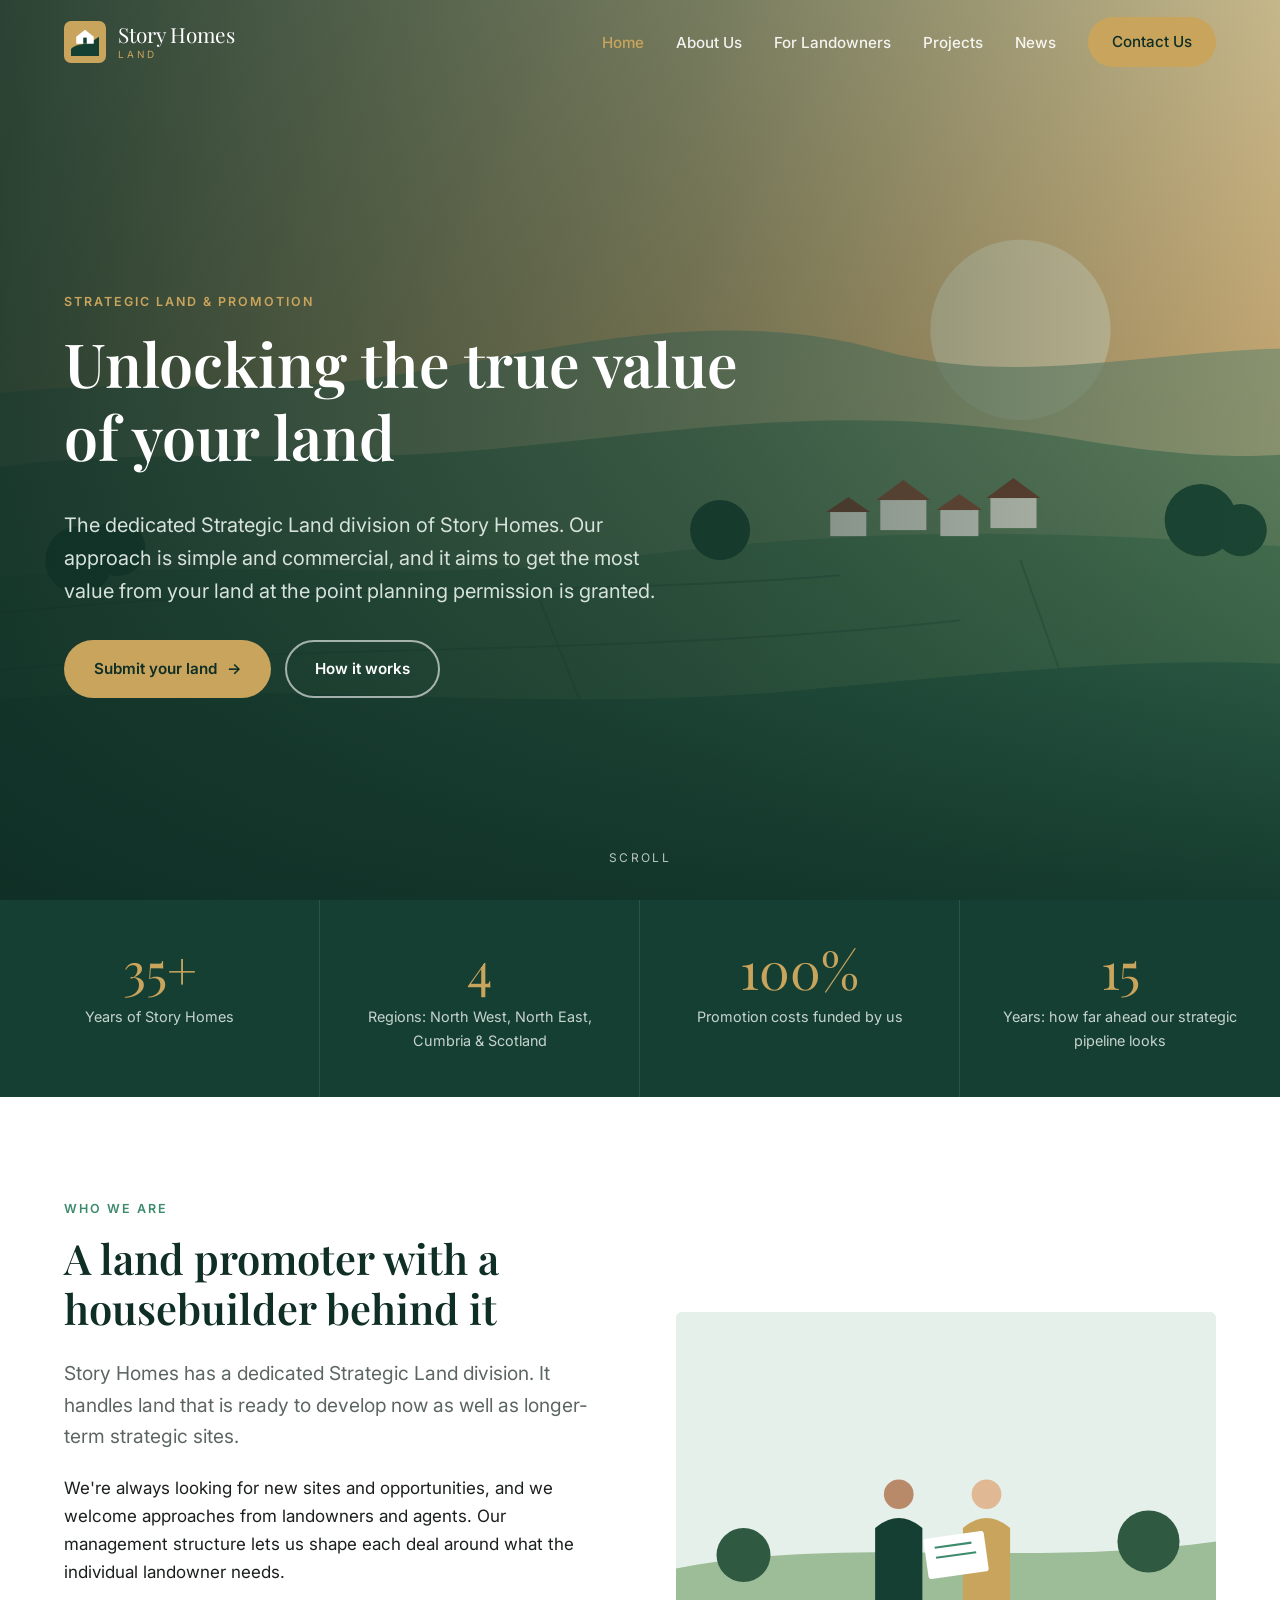
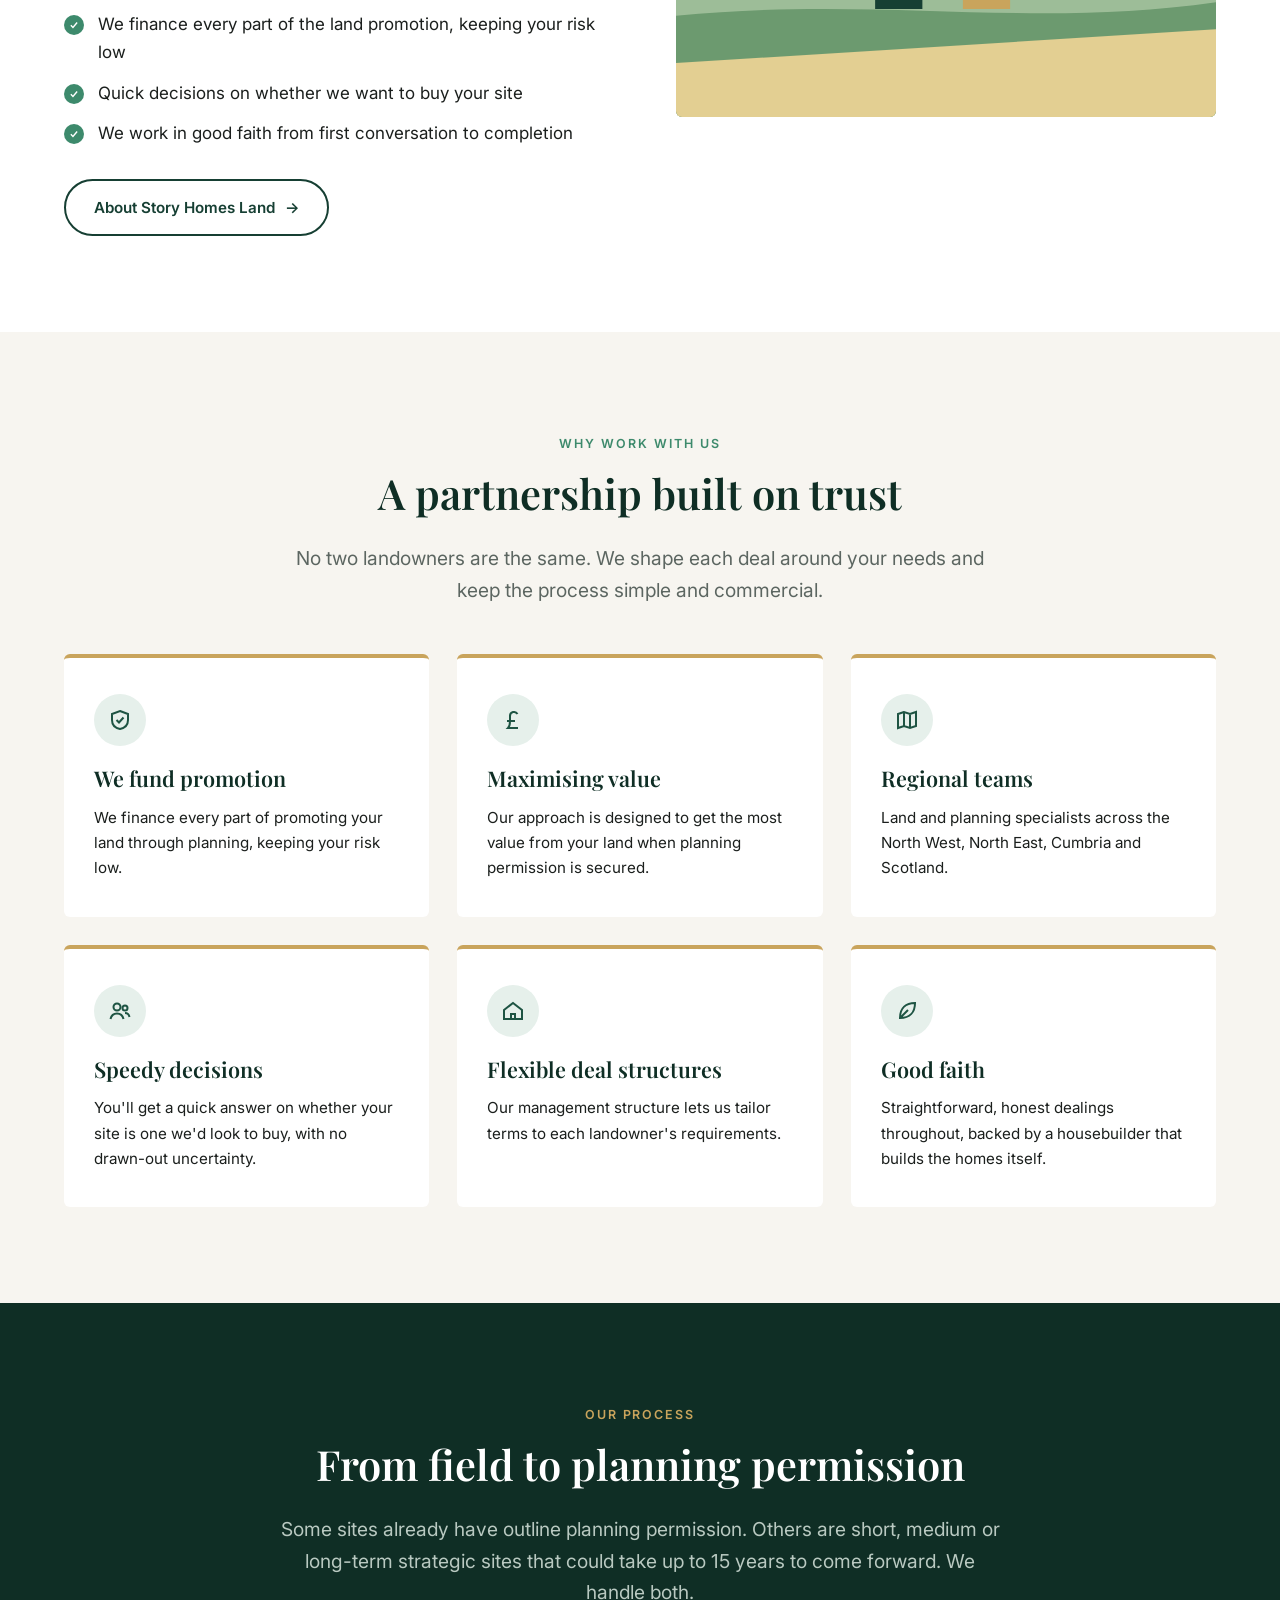
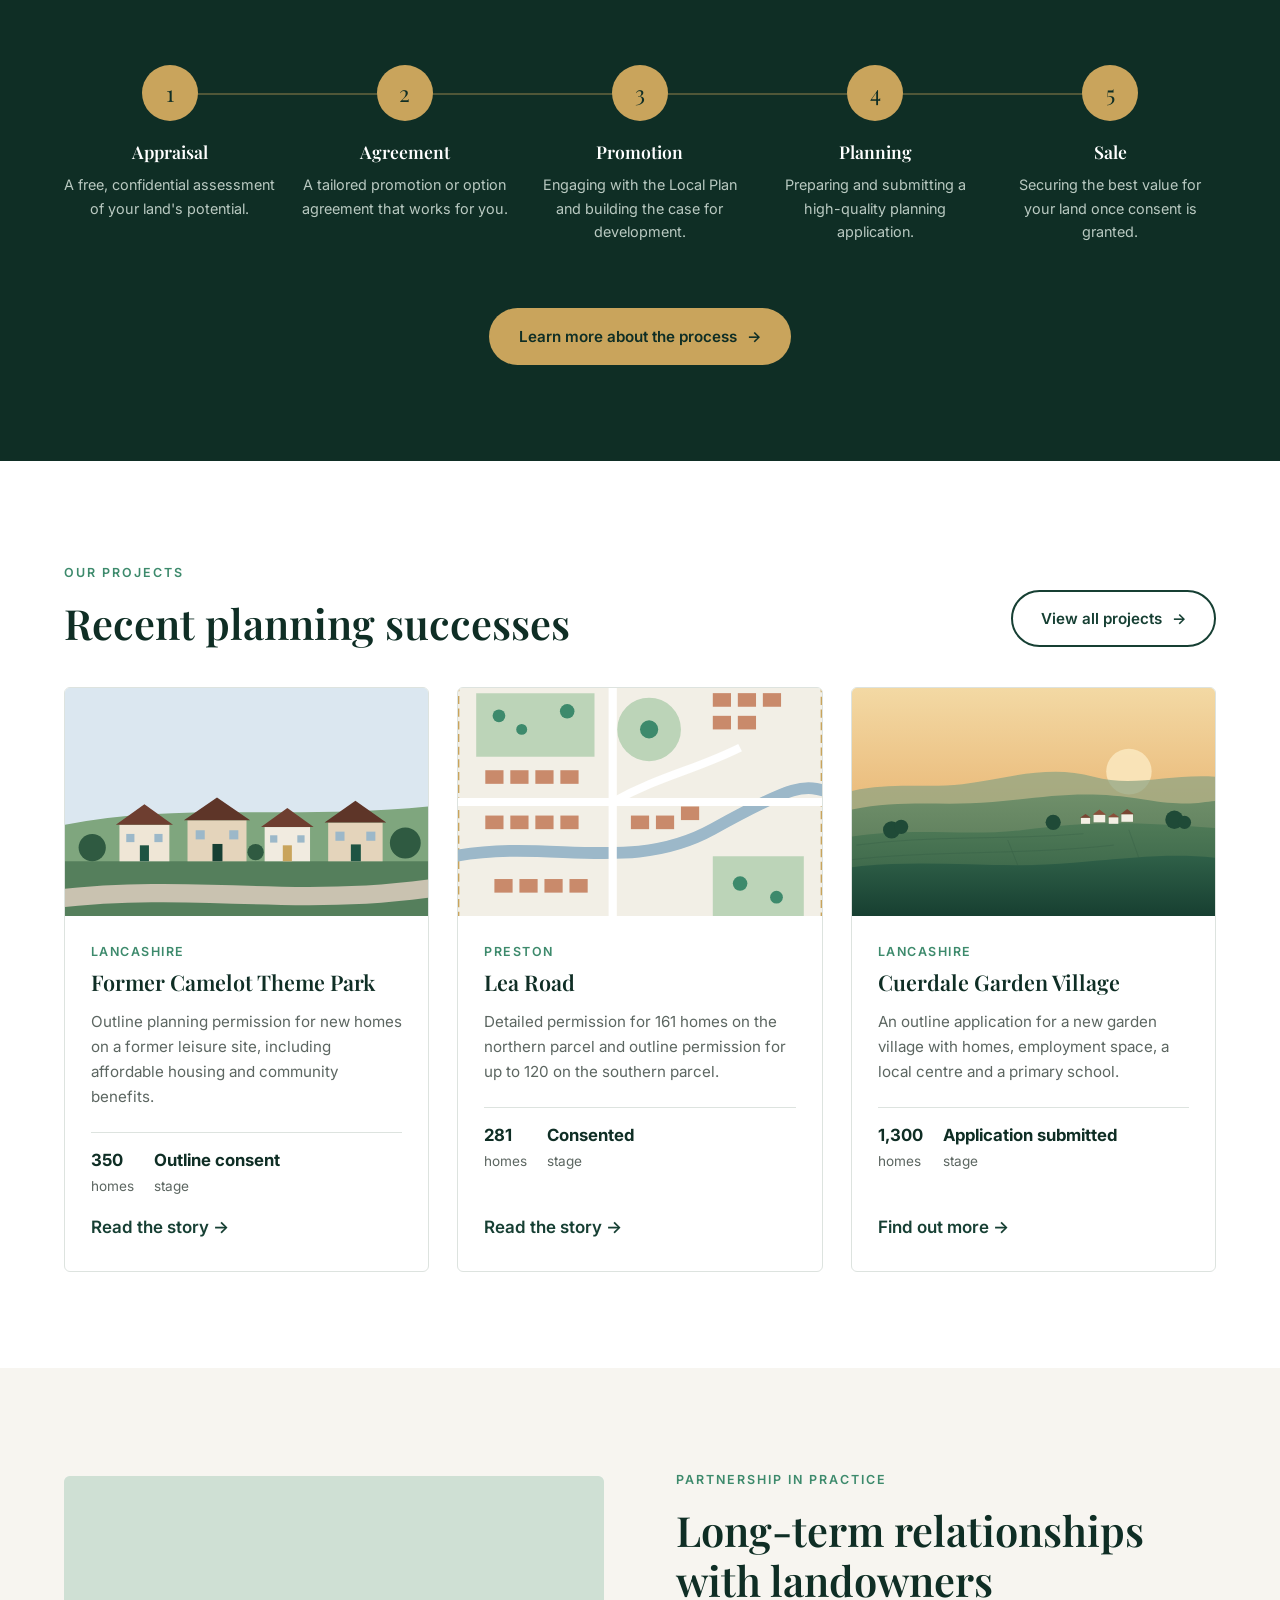
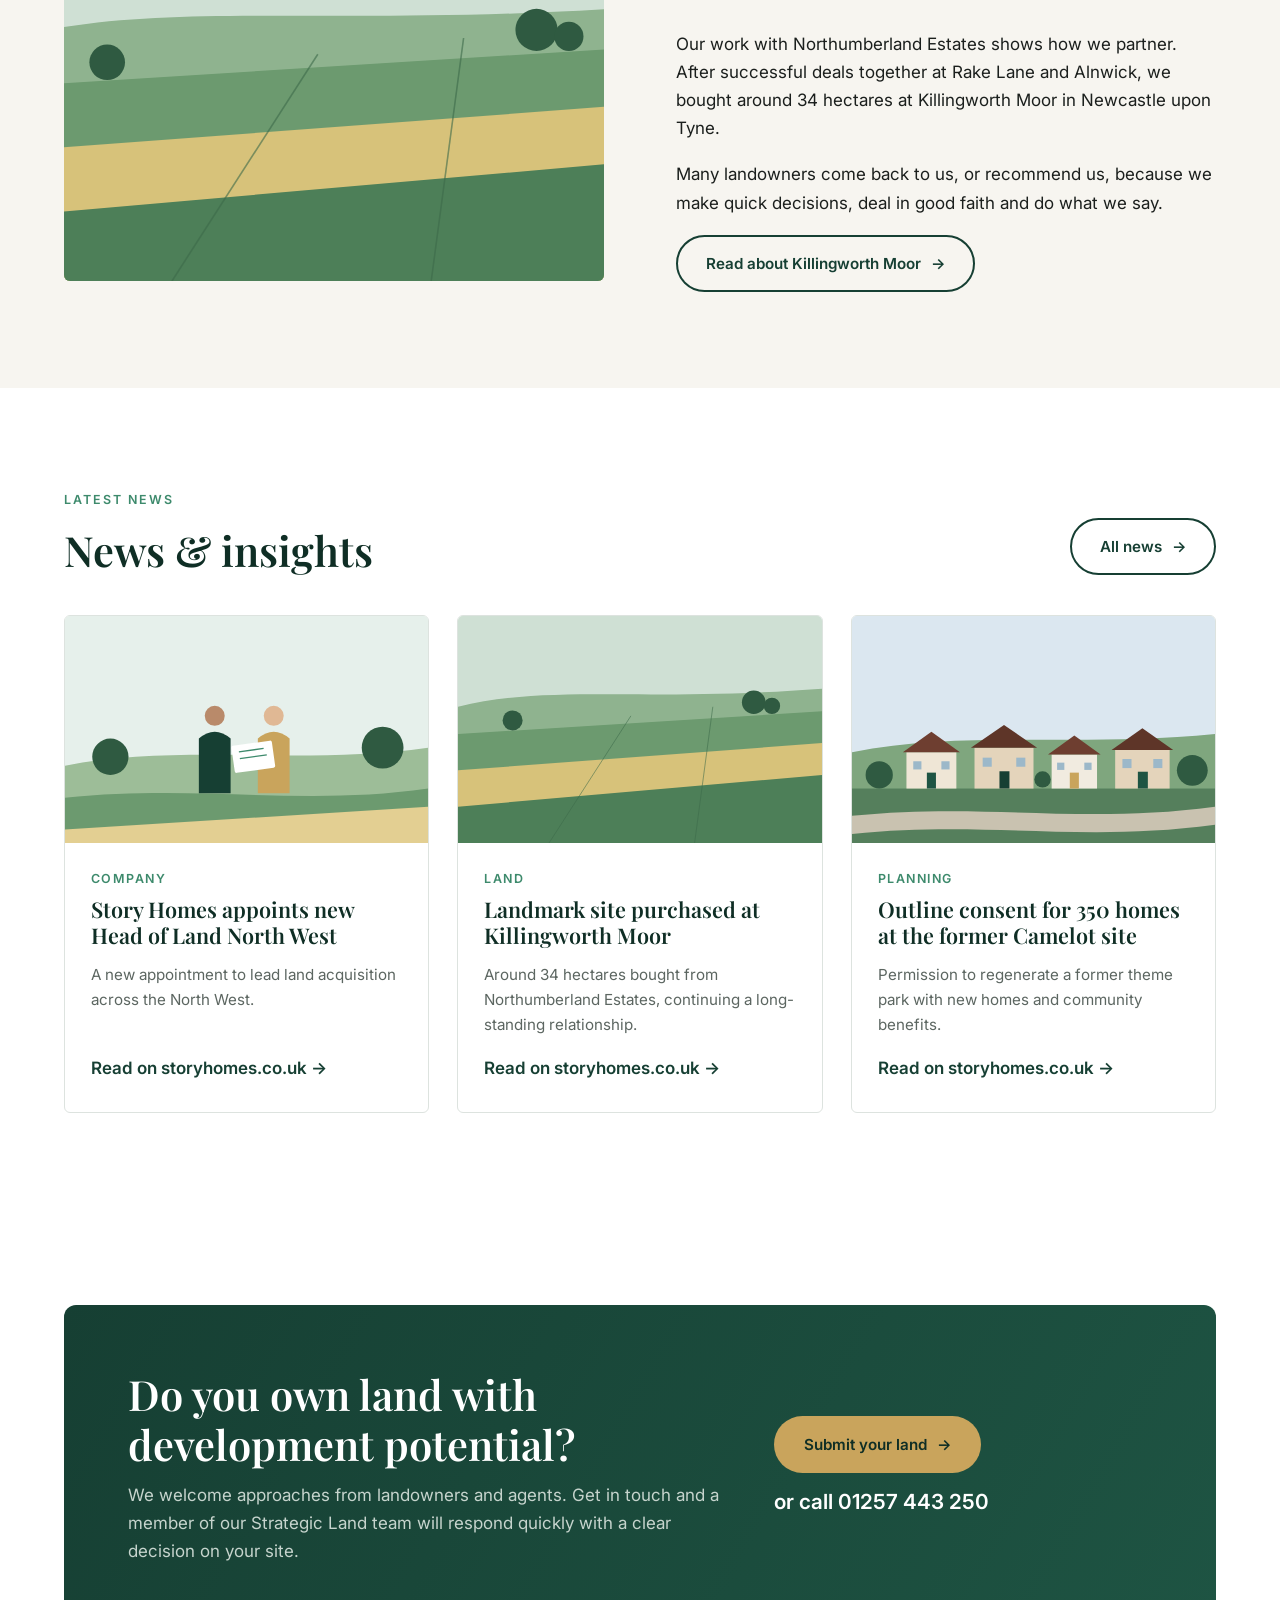
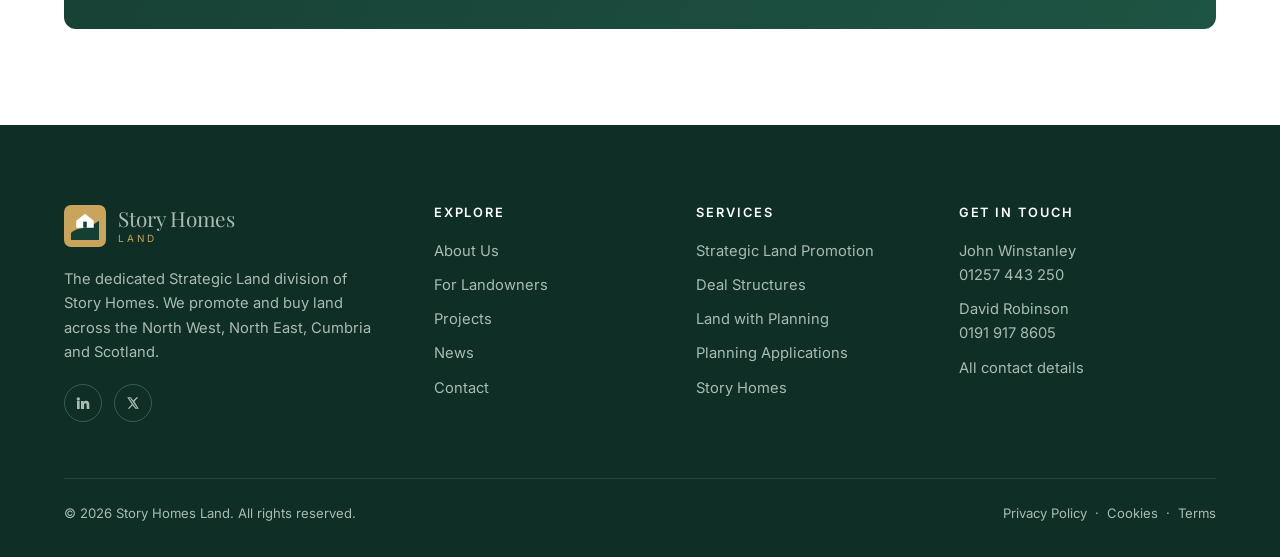
==== commit 45a71bb9: "Use real Story Homes Strategic Land content Replace placeholder copy with details from the Story Hom" ====
--- a/index.html
+++ b/index.html
@@ -38,9 +38,9 @@
     <div class="hero__content">
       <span class="eyebrow" style="color:var(--gold)">Strategic Land &amp; Promotion</span>
       <h1>Unlocking the true value of your land</h1>
-      <p>We partner with landowners to secure planning permission and achieve the best possible value for land with development potential, backed by the strength of Story Homes.</p>
+      <p>The dedicated Strategic Land division of Story Homes. Our approach is simple and commercial, and it aims to get the most value from your land at the point planning permission is granted.</p>
       <div class="hero__ctas">
-        <a class="btn btn--primary arrow" href="contact.html">Get a free land appraisal</a>
+        <a class="btn btn--primary arrow" href="contact.html">Submit your land</a>
         <a class="btn btn--ghost" href="landowners.html">How it works</a>
       </div>
     </div>
@@ -49,10 +49,10 @@
 </section>
 
 <div class="stats" aria-label="Key figures">
-  <div class="stat"><div class="stat__num" data-count="5000" data-suffix="+">5,000+</div><div class="stat__label">Acres under promotion</div></div>
-  <div class="stat"><div class="stat__num" data-count="12000" data-suffix="+">12,000+</div><div class="stat__label">Plots in our land pipeline</div></div>
-  <div class="stat"><div class="stat__num" data-count="95" data-suffix="%">95%</div><div class="stat__label">Planning success rate</div></div>
   <div class="stat"><div class="stat__num" data-count="35" data-suffix="+">35+</div><div class="stat__label">Years of Story Homes</div></div>
+  <div class="stat"><div class="stat__num" data-count="4">4</div><div class="stat__label">Regions: North West, North East, Cumbria &amp; Scotland</div></div>
+  <div class="stat"><div class="stat__num" data-count="100" data-suffix="%">100%</div><div class="stat__label">Promotion costs funded by us</div></div>
+  <div class="stat"><div class="stat__num" data-count="15">15</div><div class="stat__label">Years: how far ahead our strategic pipeline looks</div></div>
 </div>
 
 <section class="section" id="intro">
@@ -60,12 +60,12 @@
     <div class="reveal">
       <span class="eyebrow">Who we are</span>
       <h2>A land promoter with a housebuilder behind it</h2>
-      <p class="lead">Story Homes Land is the strategic land division of Story Homes, one of the leading independent housebuilders in the North of England and Scotland.</p>
-      <p>We work with landowners, farmers, estates and developers to promote land through the planning process. We fund the full cost and risk of the planning process, and our in-house expertise gives landowners certainty that their site will be delivered.</p>
+      <p class="lead">Story Homes has a dedicated Strategic Land division. It handles land that is ready to develop now as well as longer-term strategic sites.</p>
+      <p>We're always looking for new sites and opportunities, and we welcome approaches from landowners and agents. Our management structure lets us shape each deal around what the individual landowner needs.</p>
       <ul class="checklist">
-        <li>No upfront costs: we fund planning, surveys and technical work</li>
-        <li>Your interests aligned with ours to achieve the best value</li>
-        <li>A proven housebuilder ready to deliver once consent is secured</li>
+        <li>We finance every part of the land promotion, keeping your risk low</li>
+        <li>Quick decisions on whether we want to buy your site</li>
+        <li>We work in good faith from first conversation to completion</li>
       </ul>
       <a class="btn btn--outline arrow" href="about.html">About Story Homes Land</a>
     </div>
@@ -78,15 +78,15 @@
     <div class="center reveal">
       <span class="eyebrow">Why work with us</span>
       <h2>A partnership built on trust</h2>
-      <p class="lead">Every piece of land is different. We tailor our approach to your circumstances and goals, and we're open with you at every step.</p>
+      <p class="lead">No two landowners are the same. We shape each deal around your needs and keep the process simple and commercial.</p>
     </div>
     <div class="grid grid--3" style="margin-top:48px">
-      <div class="feature reveal"><div class="feature__icon"><svg width="24" height="24" fill="none" stroke="currentColor" stroke-width="2" viewBox="0 0 24 24"><path d="M12 3l8 3v6c0 5-3.5 8-8 9-4.5-1-8-4-8-9V6z"/><path d="M8.5 12l2.5 2.5 4.5-5"/></svg></div><h3>We take the risk</h3><p>We cover the costs of promotion, from technical surveys to planning appeals, so you don't have to.</p></div>
-      <div class="feature reveal"><div class="feature__icon"><svg width="24" height="24" fill="none" stroke="currentColor" stroke-width="2" viewBox="0 0 24 24"><path d="M17 20H7c2-2 2-4 2-7V8a4 4 0 0 1 7.5-2M6 13h8"/></svg></div><h3>Maximising value</h3><p>Our agreements are structured to secure the best possible price for your land on the open market.</p></div>
-      <div class="feature reveal"><div class="feature__icon"><svg width="24" height="24" fill="none" stroke="currentColor" stroke-width="2" viewBox="0 0 24 24"><path d="M9 4L3 6v14l6-2 6 2 6-2V4l-6 2zM9 4v14M15 6v14"/></svg></div><h3>Local knowledge</h3><p>Regional teams who understand local planning policy, politics and the communities we work in.</p></div>
-      <div class="feature reveal"><div class="feature__icon"><svg width="24" height="24" fill="none" stroke="currentColor" stroke-width="2" viewBox="0 0 24 24"><circle cx="9" cy="8" r="3.5"/><path d="M2.5 20c.8-3.5 3.4-5.5 6.5-5.5s5.7 2 6.5 5.5"/><circle cx="17" cy="9" r="2.5"/><path d="M17 14c2.3 0 4 1.5 4.5 4"/></svg></div><h3>In-house expertise</h3><p>Planners, land managers, technical and design specialists working together under one roof.</p></div>
-      <div class="feature reveal"><div class="feature__icon"><svg width="24" height="24" fill="none" stroke="currentColor" stroke-width="2" viewBox="0 0 24 24"><path d="M3 11l9-7 9 7v9H3z"/><path d="M10 20v-5h4v5"/></svg></div><h3>Certainty of delivery</h3><p>As part of Story Homes, we have the capability to build out the sites we promote.</p></div>
-      <div class="feature reveal"><div class="feature__icon"><svg width="24" height="24" fill="none" stroke="currentColor" stroke-width="2" viewBox="0 0 24 24"><path d="M5 19C5 9 11 4 20 4c0 9-5 15-15 15zM5 19l8-8"/></svg></div><h3>Lasting legacy</h3><p>Landscape-led places that respect their setting and create a legacy you can be proud of.</p></div>
+      <div class="feature reveal"><div class="feature__icon"><svg width="24" height="24" fill="none" stroke="currentColor" stroke-width="2" viewBox="0 0 24 24"><path d="M12 3l8 3v6c0 5-3.5 8-8 9-4.5-1-8-4-8-9V6z"/><path d="M8.5 12l2.5 2.5 4.5-5"/></svg></div><h3>We fund promotion</h3><p>We finance every part of promoting your land through planning, keeping your risk low.</p></div>
+      <div class="feature reveal"><div class="feature__icon"><svg width="24" height="24" fill="none" stroke="currentColor" stroke-width="2" viewBox="0 0 24 24"><path d="M17 20H7c2-2 2-4 2-7V8a4 4 0 0 1 7.5-2M6 13h8"/></svg></div><h3>Maximising value</h3><p>Our approach is designed to get the most value from your land when planning permission is secured.</p></div>
+      <div class="feature reveal"><div class="feature__icon"><svg width="24" height="24" fill="none" stroke="currentColor" stroke-width="2" viewBox="0 0 24 24"><path d="M9 4L3 6v14l6-2 6 2 6-2V4l-6 2zM9 4v14M15 6v14"/></svg></div><h3>Regional teams</h3><p>Land and planning specialists across the North West, North East, Cumbria and Scotland.</p></div>
+      <div class="feature reveal"><div class="feature__icon"><svg width="24" height="24" fill="none" stroke="currentColor" stroke-width="2" viewBox="0 0 24 24"><circle cx="9" cy="8" r="3.5"/><path d="M2.5 20c.8-3.5 3.4-5.5 6.5-5.5s5.7 2 6.5 5.5"/><circle cx="17" cy="9" r="2.5"/><path d="M17 14c2.3 0 4 1.5 4.5 4"/></svg></div><h3>Speedy decisions</h3><p>You'll get a quick answer on whether your site is one we'd look to buy, with no drawn-out uncertainty.</p></div>
+      <div class="feature reveal"><div class="feature__icon"><svg width="24" height="24" fill="none" stroke="currentColor" stroke-width="2" viewBox="0 0 24 24"><path d="M3 11l9-7 9 7v9H3z"/><path d="M10 20v-5h4v5"/></svg></div><h3>Flexible deal structures</h3><p>Our management structure lets us tailor terms to each landowner's requirements.</p></div>
+      <div class="feature reveal"><div class="feature__icon"><svg width="24" height="24" fill="none" stroke="currentColor" stroke-width="2" viewBox="0 0 24 24"><path d="M5 19C5 9 11 4 20 4c0 9-5 15-15 15zM5 19l8-8"/></svg></div><h3>Good faith</h3><p>Straightforward, honest dealings throughout, backed by a housebuilder that builds the homes itself.</p></div>
     </div>
   </div>
 </section>
@@ -96,7 +96,7 @@
     <div class="center reveal">
       <span class="eyebrow">Our process</span>
       <h2>From field to planning permission</h2>
-      <p class="lead">A clear, collaborative journey. We manage every stage while keeping you informed and involved.</p>
+      <p class="lead">Some sites already have outline planning permission. Others are short, medium or long-term strategic sites that could take up to 15 years to come forward. We handle both.</p>
     </div>
     <div class="process">
       <div class="step reveal"><div class="step__num"></div><h3>Appraisal</h3><p>A free, confidential assessment of your land's potential.</p></div>
@@ -112,38 +112,38 @@
 <section class="section">
   <div class="container">
     <div style="display:flex;justify-content:space-between;align-items:flex-end;flex-wrap:wrap;gap:20px;margin-bottom:40px">
-      <div class="reveal"><span class="eyebrow">Our projects</span><h2 style="margin:0">Recent successes</h2></div>
+      <div class="reveal"><span class="eyebrow">Our projects</span><h2 style="margin:0">Recent planning successes</h2></div>
       <a class="btn btn--outline arrow" href="projects.html">View all projects</a>
     </div>
     <div class="grid grid--3">
       <article class="card reveal" data-region="north-west">
-        <div class="card__media"><img src="assets/img/village.svg" alt="Illustration of Land north of Meadow Lane"></div>
-        <div class="card__body">
-          <div class="card__meta">North West · Consented</div>
-          <h3>Land north of Meadow Lane</h3>
-          <p>Outline consent secured for a sustainable village extension with new public open space and a play area.</p>
-          <div class="card__facts"><span><strong>32</strong>acres</span><span><strong>280</strong>homes</span></div>
-          <a class="card__link" href="projects.html">View project</a>
-        </div>
-      </article>
-      <article class="card reveal" data-region="cumbria">
-        <div class="card__media"><img src="assets/img/fields.svg" alt="Illustration of Fellside Farm"></div>
-        <div class="card__body">
-          <div class="card__meta">Cumbria · Allocated</div>
-          <h3>Fellside Farm</h3>
-          <p>A former agricultural holding allocated in the emerging Local Plan following our representations.</p>
-          <div class="card__facts"><span><strong>18</strong>acres</span><span><strong>150</strong>homes</span></div>
-          <a class="card__link" href="projects.html">View project</a>
-        </div>
-      </article>
-      <article class="card reveal" data-region="north-east">
-        <div class="card__media"><img src="assets/img/masterplan.svg" alt="Illustration of Hillcrest Meadows"></div>
-        <div class="card__body">
-          <div class="card__meta">North East · Consented</div>
-          <h3>Hillcrest Meadows</h3>
-          <p>A landscape-led masterplan delivering family homes, affordable housing and a new community orchard.</p>
-          <div class="card__facts"><span><strong>45</strong>acres</span><span><strong>400</strong>homes</span></div>
-          <a class="card__link" href="projects.html">View project</a>
+        <div class="card__media"><img src="assets/img/village.svg" alt="Illustration of Former Camelot Theme Park"></div>
+        <div class="card__body">
+          <div class="card__meta">Lancashire</div>
+          <h3>Former Camelot Theme Park</h3>
+          <p>Outline planning permission for new homes on a former leisure site, including affordable housing and community benefits.</p>
+          <div class="card__facts"><span><strong>350</strong>homes</span><span><strong>Outline consent</strong>stage</span></div>
+          <a class="card__link" href="https://www.storyhomes.co.uk/stories/story-homes-welcomes-outline-planning-permission-for-350-new-homes-on-former-camelot-theme-park-site/" target="_blank" rel="noopener">Read the story</a>
+        </div>
+      </article>
+      <article class="card reveal" data-region="north-west">
+        <div class="card__media"><img src="assets/img/masterplan.svg" alt="Illustration of Lea Road"></div>
+        <div class="card__body">
+          <div class="card__meta">Preston</div>
+          <h3>Lea Road</h3>
+          <p>Detailed permission for 161 homes on the northern parcel and outline permission for up to 120 on the southern parcel.</p>
+          <div class="card__facts"><span><strong>281</strong>homes</span><span><strong>Consented</strong>stage</span></div>
+          <a class="card__link" href="https://www.storyhomes.co.uk/stories/story-homes-receives-green-light-to-bring-up-to-281-new-high-quality-homes-to-preston/" target="_blank" rel="noopener">Read the story</a>
+        </div>
+      </article>
+      <article class="card reveal" data-region="north-west">
+        <div class="card__media"><img src="assets/img/hero-landscape.svg" alt="Illustration of Cuerdale Garden Village"></div>
+        <div class="card__body">
+          <div class="card__meta">Lancashire</div>
+          <h3>Cuerdale Garden Village</h3>
+          <p>An outline application for a new garden village with homes, employment space, a local centre and a primary school.</p>
+          <div class="card__facts"><span><strong>1,300</strong>homes</span><span><strong>Application submitted</strong>stage</span></div>
+          <a class="card__link" href="projects.html">Find out more</a>
         </div>
       </article>
     </div>
@@ -151,13 +151,14 @@
 </section>
 
 <section class="section section--cream">
-  <div class="container">
-    <div class="center"><span class="eyebrow">What landowners say</span></div>
-    <div class="slider quote">
-      <div class="slide"><blockquote>The team were straightforward from day one. They explained every stage of the planning process and kept us informed throughout. We couldn't have asked for more.</blockquote><cite><strong>Landowner</strong> · Placeholder testimonial, North West</cite></div>
-      <div class="slide"><blockquote>Having a housebuilder behind the promotion gave us real confidence that the site would actually be delivered once planning was secured.</blockquote><cite><strong>Farming family</strong> · Placeholder testimonial, Cumbria</cite></div>
-      <div class="slide"><blockquote>They took the time to understand what mattered to our family and structured an agreement that worked for everyone involved.</blockquote><cite><strong>Estate trustee</strong> · Placeholder testimonial, Scotland</cite></div>
-      <div class="slider__dots"></div>
+  <div class="container split">
+    <div class="split__media reveal"><img src="assets/img/fields.svg" alt=""></div>
+    <div class="reveal">
+      <span class="eyebrow">Partnership in practice</span>
+      <h2>Long-term relationships with landowners</h2>
+      <p>Our work with Northumberland Estates shows how we partner. After successful deals together at Rake Lane and Alnwick, we bought around 34 hectares at Killingworth Moor in Newcastle upon Tyne.</p>
+      <p>Many landowners come back to us, or recommend us, because we make quick decisions, deal in good faith and do what we say.</p>
+      <a class="btn btn--outline arrow" href="https://www.storyhomes.co.uk/stories/story-homes-purchases-landmark-new-site-at-killingworth-moor-newcastle-upon-tyne/" target="_blank" rel="noopener">Read about Killingworth Moor</a>
     </div>
   </div>
 </section>
@@ -171,30 +172,30 @@
     </div>
     <div class="grid grid--3">
       <article class="card reveal">
+        <div class="card__media"><img src="assets/img/meeting.svg" alt=""></div>
+        <div class="card__body">
+          <div class="card__meta">Company</div>
+          <h3>Story Homes appoints new Head of Land North West</h3>
+          <p>A new appointment to lead land acquisition across the North West.</p>
+          <a class="card__link" href="https://www.storyhomes.co.uk/story-homes-appoints-new-head-of-land-north-west-to-drive-acquisition-strategy/" target="_blank" rel="noopener">Read on storyhomes.co.uk</a>
+        </div>
+      </article>
+      <article class="card reveal">
         <div class="card__media"><img src="assets/img/fields.svg" alt=""></div>
         <div class="card__body">
-          <div class="card__meta">Planning · 12 September 2026</div>
-          <h3>Outline consent secured for 280 homes</h3>
-          <p>Our planning team secured outline consent following a positive committee resolution, delivering a strong result for the landowning family.</p>
-          <a class="card__link" href="news.html">Read more</a>
+          <div class="card__meta">Land</div>
+          <h3>Landmark site purchased at Killingworth Moor</h3>
+          <p>Around 34 hectares bought from Northumberland Estates, continuing a long-standing relationship.</p>
+          <a class="card__link" href="https://www.storyhomes.co.uk/stories/story-homes-purchases-landmark-new-site-at-killingworth-moor-newcastle-upon-tyne/" target="_blank" rel="noopener">Read on storyhomes.co.uk</a>
         </div>
       </article>
       <article class="card reveal">
-        <div class="card__media"><img src="assets/img/masterplan.svg" alt=""></div>
-        <div class="card__body">
-          <div class="card__meta">Insight · 28 August 2026</div>
-          <h3>What the latest planning reforms mean for landowners</h3>
-          <p>We look at how recent changes to national planning policy could affect the prospects of land on the edge of settlements.</p>
-          <a class="card__link" href="news.html">Read more</a>
-        </div>
-      </article>
-      <article class="card reveal">
-        <div class="card__media"><img src="assets/img/meeting.svg" alt=""></div>
-        <div class="card__body">
-          <div class="card__meta">Company · 3 August 2026</div>
-          <h3>Story Homes Land expands its team</h3>
-          <p>We've welcomed two new land managers to support our growing pipeline across the North of England and Scotland.</p>
-          <a class="card__link" href="news.html">Read more</a>
+        <div class="card__media"><img src="assets/img/village.svg" alt=""></div>
+        <div class="card__body">
+          <div class="card__meta">Planning</div>
+          <h3>Outline consent for 350 homes at the former Camelot site</h3>
+          <p>Permission to regenerate a former theme park with new homes and community benefits.</p>
+          <a class="card__link" href="https://www.storyhomes.co.uk/stories/story-homes-welcomes-outline-planning-permission-for-350-new-homes-on-former-camelot-theme-park-site/" target="_blank" rel="noopener">Read on storyhomes.co.uk</a>
         </div>
       </article>
     </div>
@@ -206,11 +207,11 @@
     <div class="cta-band reveal">
       <div>
         <h2>Do you own land with development potential?</h2>
-        <p>Speak to our land team for a free, confidential and no-obligation appraisal of your site. We'll give you an honest view of its prospects.</p>
+        <p>We welcome approaches from landowners and agents. Get in touch and a member of our Strategic Land team will respond quickly with a clear decision on your site.</p>
       </div>
       <div class="cta-band__actions">
-        <a class="btn btn--primary arrow" href="contact.html">Request a land appraisal</a>
-        <a class="cta-band__phone" href="tel:00000000000">or call 0000 000 0000</a>
+        <a class="btn btn--primary arrow" href="contact.html">Submit your land</a>
+        <a class="cta-band__phone" href="tel:01257443250">or call 01257 443 250</a>
       </div>
     </div>
   </div>
@@ -222,7 +223,7 @@
     <div class="footer-grid">
       <div>
         <a class="logo" href="index.html"><img class="logo__mark" src="assets/img/logo.svg" alt=""><span class="logo__text">Story Homes<small>Land</small></span></a>
-        <p style="margin-top:20px">The strategic land and promotion arm of Story Homes, working with landowners to unlock the value of their land through the planning system.</p>
+        <p style="margin-top:20px">The dedicated Strategic Land division of Story Homes. We promote and buy land across the North West, North East, Cumbria and Scotland.</p>
         <div class="socials">
           <a href="#" aria-label="LinkedIn"><svg width="16" height="16" viewBox="0 0 24 24" fill="currentColor"><path d="M4.98 3.5a2.5 2.5 0 1 1 0 5 2.5 2.5 0 0 1 0-5zM3 9h4v12H3zM9 9h3.8v1.7h.1c.5-1 1.8-2 3.8-2 4 0 4.8 2.6 4.8 6V21h-4v-5.5c0-1.3 0-3-1.8-3s-2.1 1.4-2.1 2.9V21H9z"/></svg></a>
           <a href="#" aria-label="X"><svg width="14" height="14" viewBox="0 0 24 24" fill="currentColor"><path d="M18.2 2H21l-6.6 7.5L22 22h-6l-4.7-6.2L5.8 22H3l7-8L2 2h6.1l4.3 5.7zM17.2 20h1.6L7 3.8H5.3z"/></svg></a>
@@ -241,18 +242,19 @@
       <div>
         <h4>Services</h4>
         <ul>
-          <li><a href="landowners.html#promotion">Land Promotion</a></li>
-          <li><a href="landowners.html#options">Option Agreements</a></li>
-          <li><a href="landowners.html#sales">Outright Purchase</a></li>
-          <li><a href="landowners.html#faq">FAQs</a></li>
+          <li><a href="landowners.html#promotion">Strategic Land Promotion</a></li>
+          <li><a href="landowners.html#options">Deal Structures</a></li>
+          <li><a href="landowners.html#sales">Land with Planning</a></li>
+          <li><a href="https://www.storyhomes.co.uk/land-and-planning/planning-applications/" target="_blank" rel="noopener">Planning Applications</a></li>
+          <li><a href="https://www.storyhomes.co.uk/" target="_blank" rel="noopener">Story Homes</a></li>
         </ul>
       </div>
       <div>
         <h4>Get in touch</h4>
         <ul>
-          <li><a href="tel:00000000000">0000 000 0000</a></li>
-          <li><a href="mailto:land@example.com">land@example.com</a></li>
-          <li>Head Office address<br>Town, Postcode</li>
+          <li>John Winstanley<br><a href="tel:01257443250">01257 443 250</a></li>
+          <li>David Robinson<br><a href="tel:01919178605">0191 917 8605</a></li>
+          <li><a href="contact.html">All contact details</a></li>
         </ul>
       </div>
     </div>
